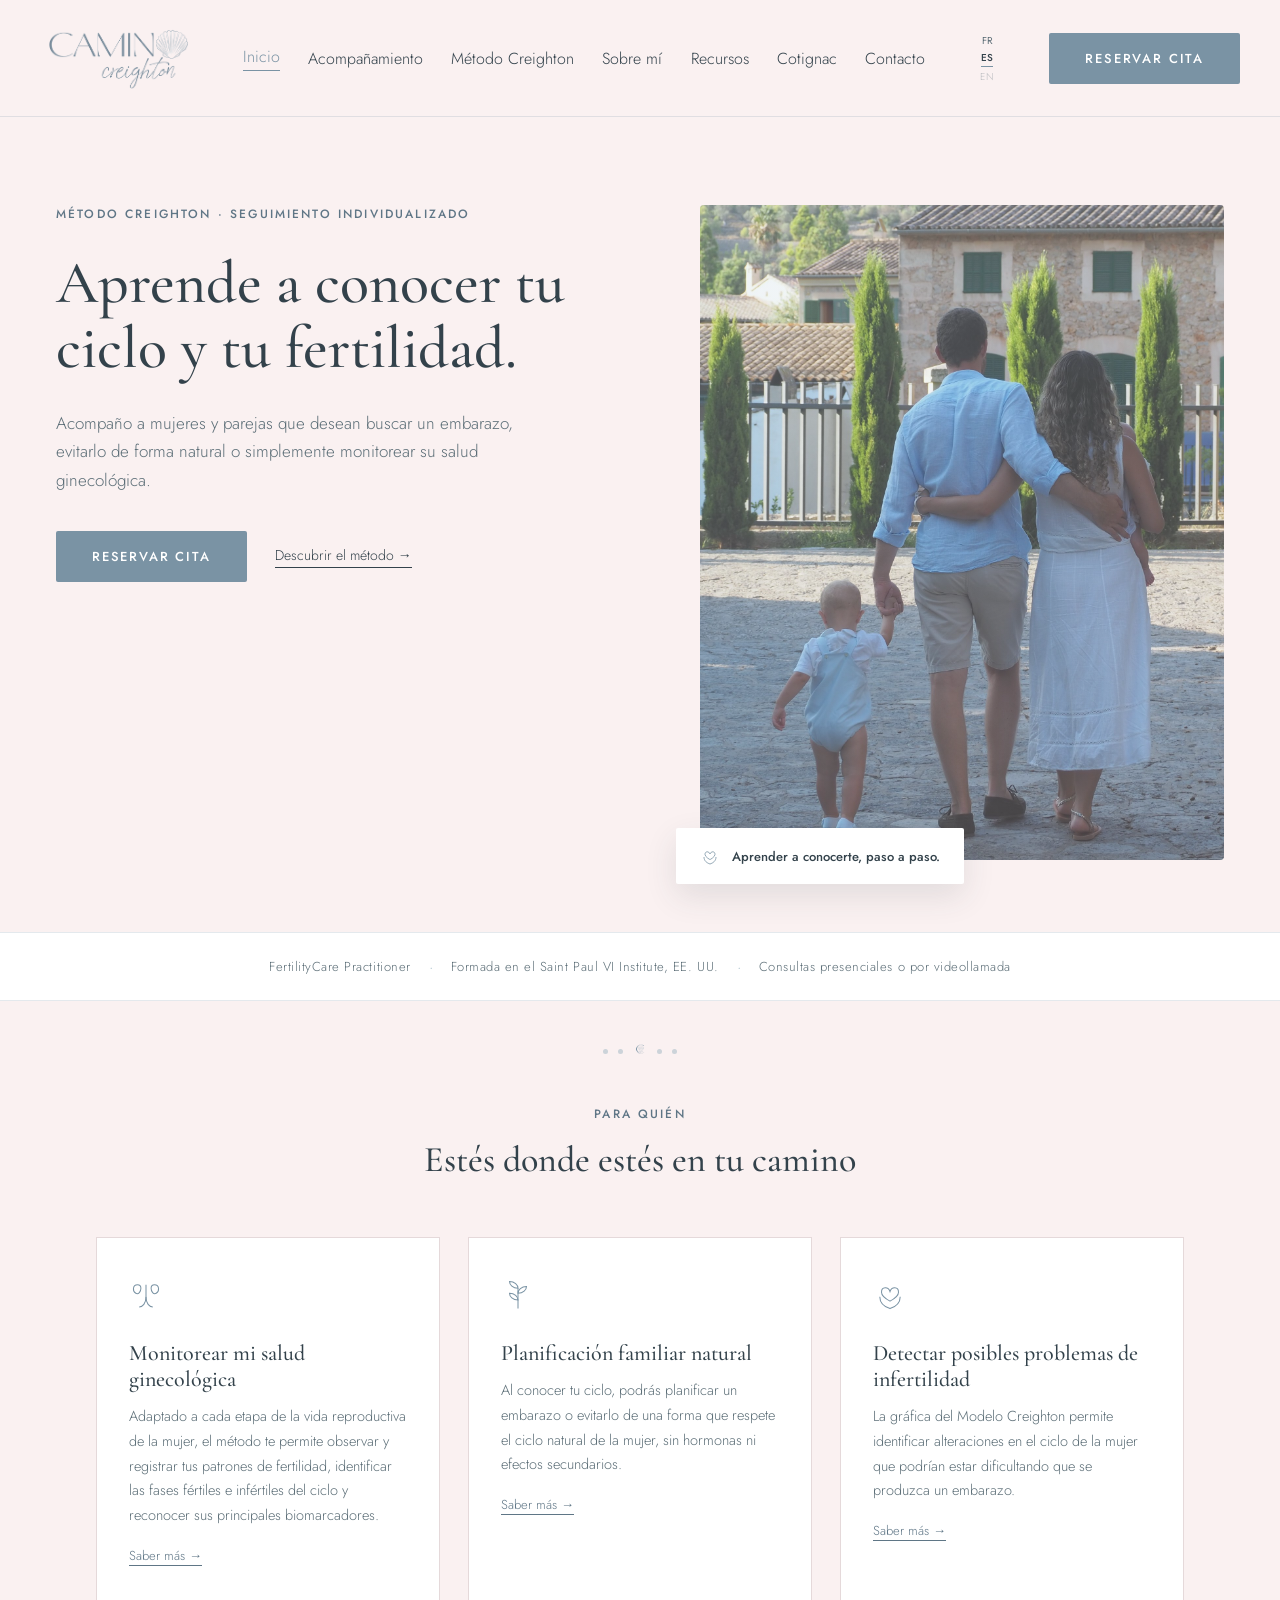
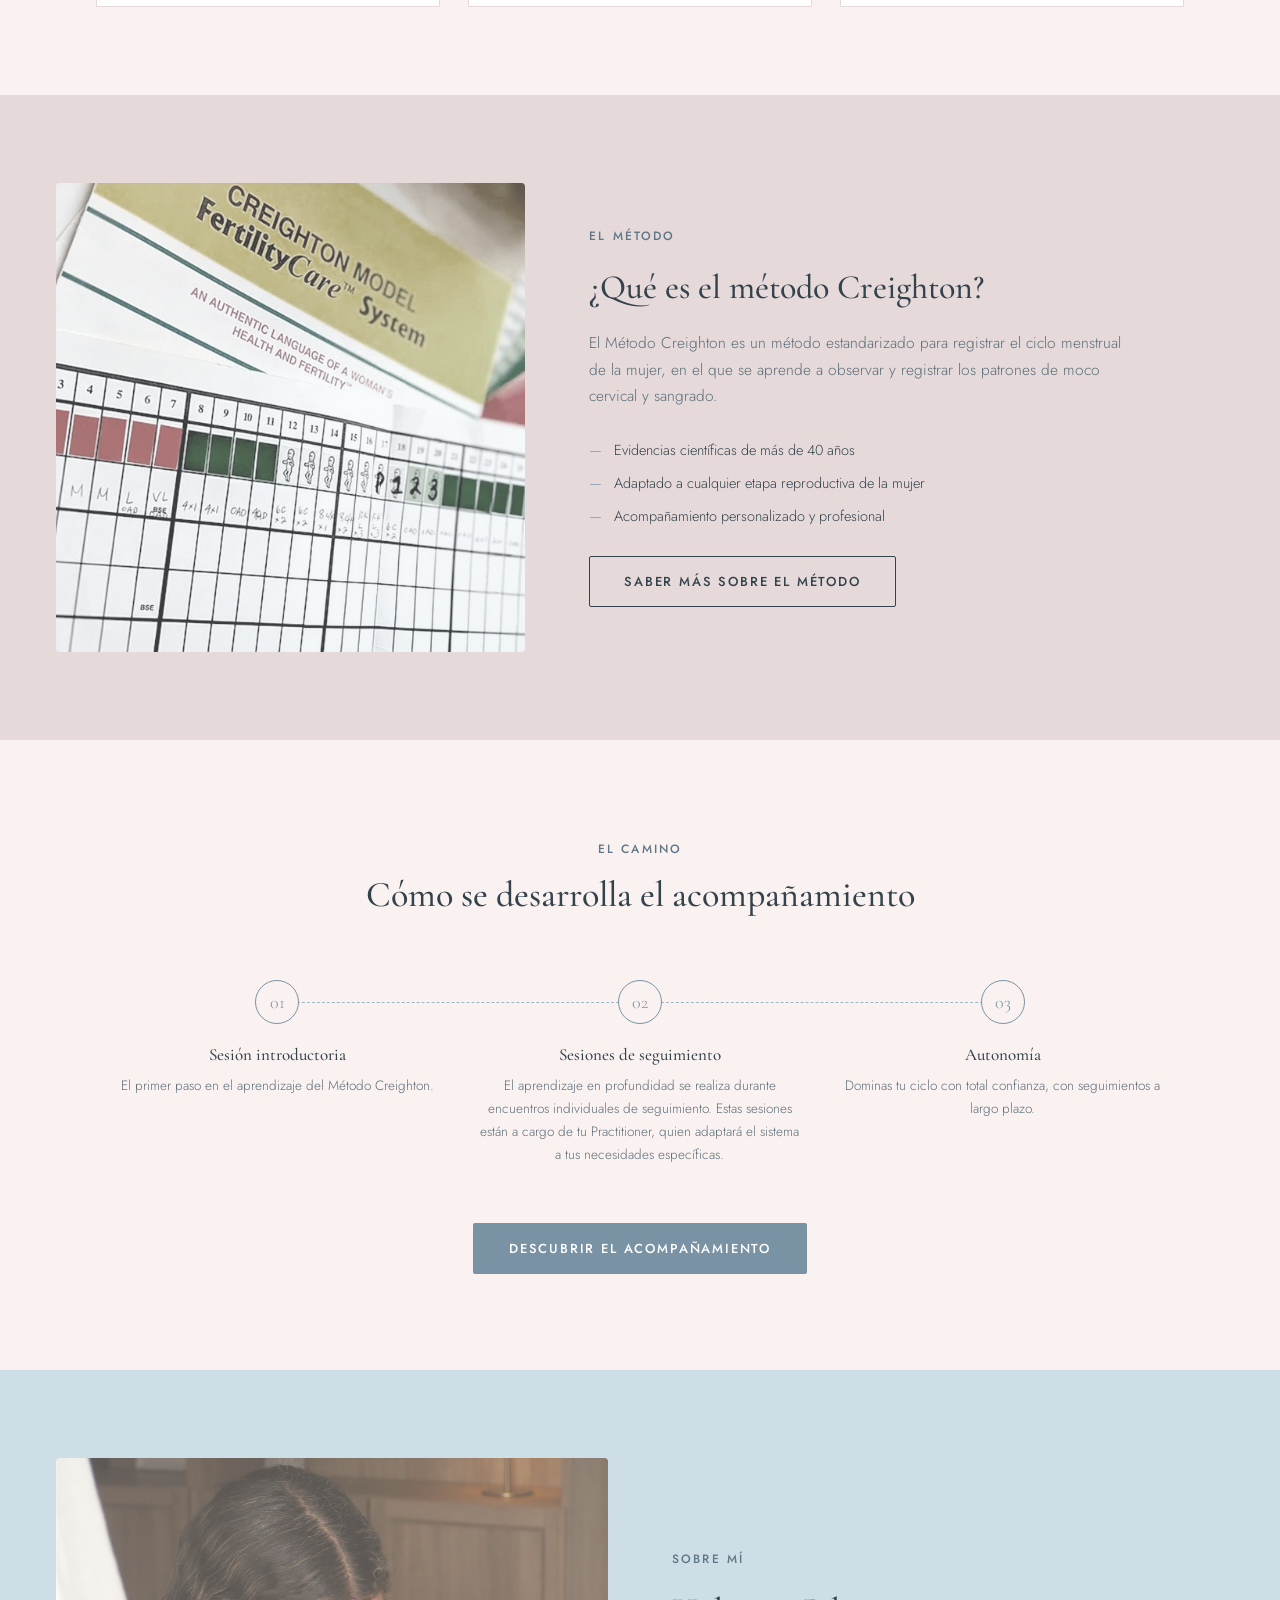
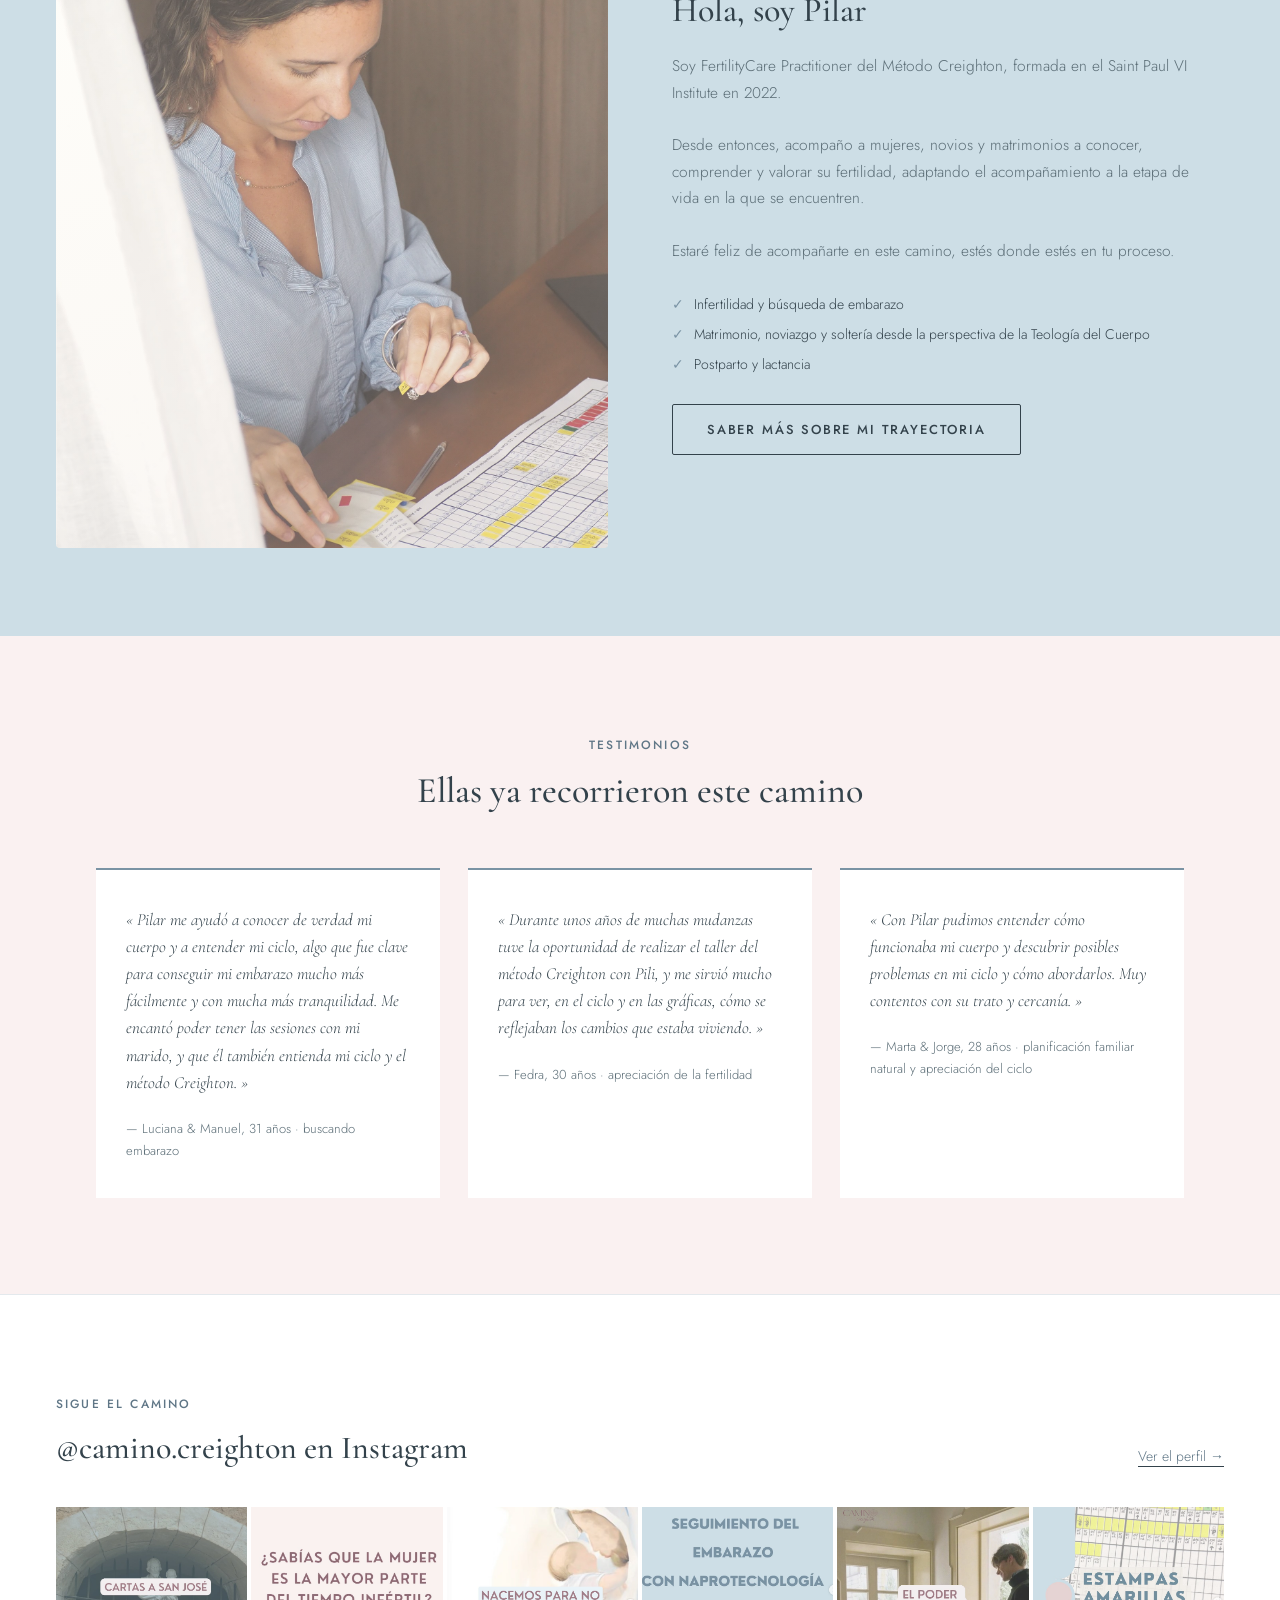
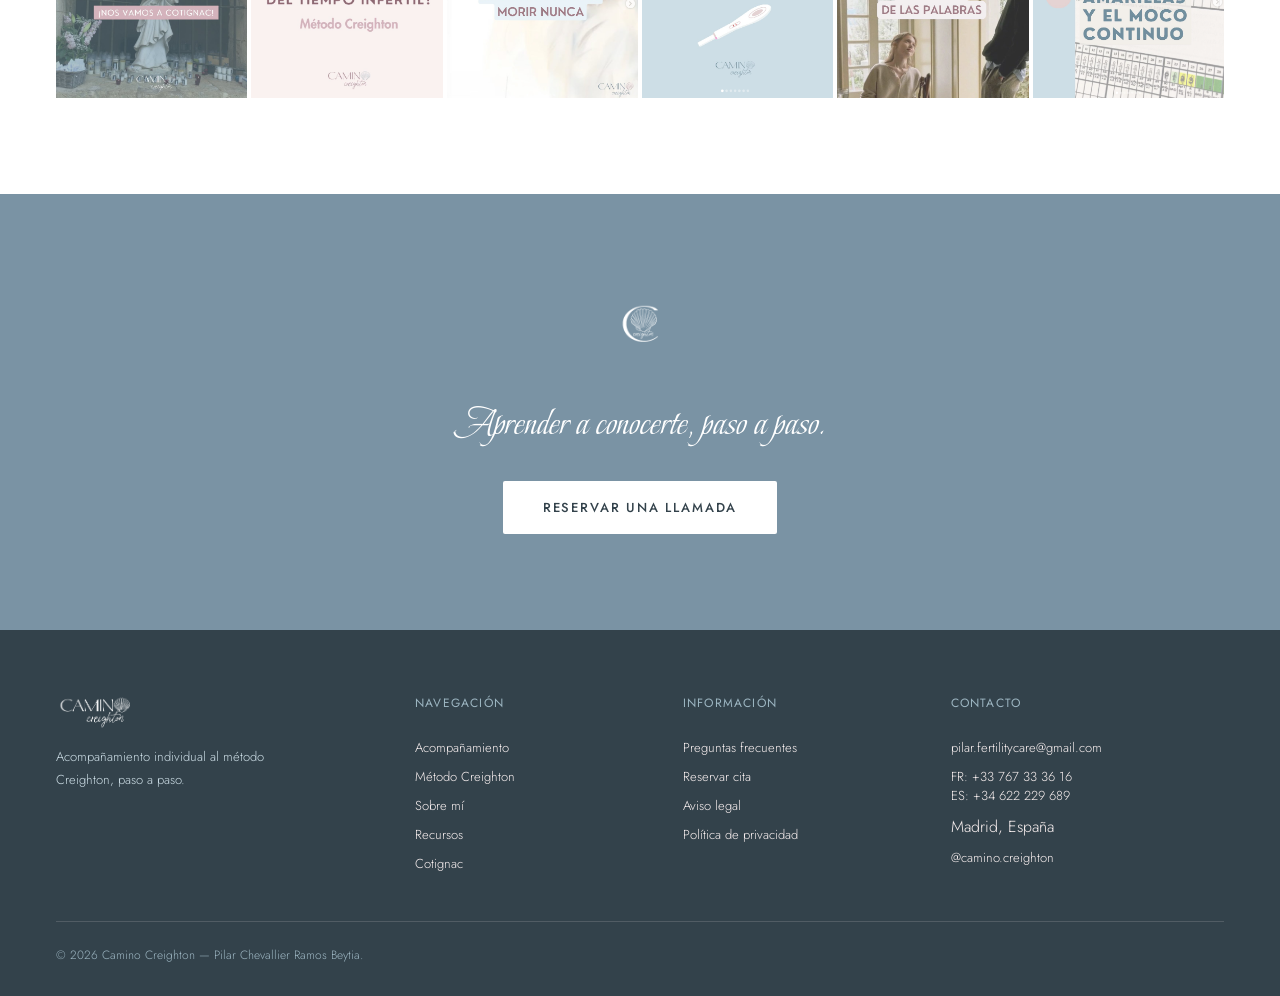
==== index.html @ 0d35afe5 "Ressources: use the official Amazon affiliate link for Mama Slow; asset version 40" ====
<!doctype html>
<html lang="es">
<head>
<meta charset="utf-8">
<meta name="viewport" content="width=device-width, initial-scale=1">
<title data-i18n="meta.home_title">Camino Creighton — Método Creighton en Madrid | Fertilidad natural</title>
<meta name="description" data-i18n-content="meta.home_description" content="Acompañamiento individualizado al método Creighton, en Madrid y por videollamada: buscar un embarazo, evitarlo de forma natural o vigilar tu salud hormonal, con Pilar Ramos Beytia, FertilityCare Practitioner certificada.">
<meta name="keywords" content="FertilityCare, NaProTECHNOLOGY, Naprotecnología, Método Creighton, fertilidad natural, Madrid, anticoncepción natural, buscar embarazo, salud hormonal">
<link rel="canonical" href="https://caminocreighton.com/">
<meta name="geo.region" content="ES-M">
<meta name="geo.placename" content="Madrid">
<meta name="geo.position" content="40.4360;-3.8196">
<meta name="ICBM" content="40.4360, -3.8196">
<link rel="icon" type="image/png" href="images/favicon.png">
<link rel="icon" href="images/favicon.ico" sizes="any">
<link rel="apple-touch-icon" href="images/apple-touch-icon.png">
<link rel="stylesheet" href="https://fonts.googleapis.com/css2?family=Beau+Rivage&family=Cormorant+Garamond:ital,wght@0,300;0,400;0,500;0,600;1,400&family=Jost:wght@300;400;500;600&display=swap">
<link rel="stylesheet" href="css/style.css?v=40">
</head>
<body>

<header class="site-header">
  <a href="index.html" aria-label="Camino Creighton — retour à l'accueil" style="display:flex; align-items:center; text-decoration:none;">
    <img src="images/logo-horizontal.png" alt="Camino Creighton" style="height:72px; width:auto; display:block;">
  </a>
  <nav class="nav-links">
    <a href="index.html" class="active" data-i18n="nav.accueil">Inicio</a>
    <div class="nav-item">
      <a href="accompagnement.html" data-i18n="nav.accompagnement">Acompañamiento<span class="nav-caret">▾</span></a>
      <div class="nav-dropdown">
        <a href="accompagnement.html#suivi" data-i18n="nav.accompagnement_suivi">El seguimiento</a>
        <a href="accompagnement.html#deroule" data-i18n="nav.accompagnement_deroule">Desarrollo de las sesiones</a>
        <a href="accompagnement.html#tarifs" data-i18n="nav.accompagnement_tarifs">Tarifas y planes</a>
      </div>
    </div>
    <div class="nav-item">
      <a href="methode.html" data-i18n="nav.methode">Método Creighton<span class="nav-caret">▾</span></a>
      <div class="nav-dropdown">
        <a href="methode.html#quoi" data-i18n="nav.methode_quoi">Qué es</a>
        <a href="methode.html#benefices" data-i18n="nav.methode_benefices">Por qué este método</a>
        <a href="methode.html#fonctionnement" data-i18n="nav.methode_fonctionnement">En el día a día</a>
        <a href="methode.html#pourqui" data-i18n="nav.methode_pourqui">Para quién</a>
        <a href="methode.html#napro" data-i18n="nav.methode_napro">NaProTECNOLOGIA</a>
        <a href="methode.html#fiabilite" data-i18n="nav.methode_fiabilite">Fiabilidad</a>
      </div>
    </div>
    <div class="nav-item">
      <a href="apropos.html" data-i18n="nav.apropos">Sobre mí<span class="nav-caret">▾</span></a>
      <div class="nav-dropdown">
        <a href="apropos.html#parcours" data-i18n="nav.apropos_parcours">Mi trayectoria</a>
        <a href="apropos.html#valeurs" data-i18n="nav.apropos_valeurs">Mis valores</a>
        <a href="apropos.html#formation" data-i18n="nav.apropos_formation">Certificaciones</a>
      </div>
    </div>
    <div class="nav-item">
      <a href="ressources.html" data-i18n="nav.ressources">Recursos<span class="nav-caret">▾</span></a>
      <div class="nav-dropdown">
        <a href="ressources.html#livres" data-i18n="nav.ressources_livres">Libros</a>
        <a href="ressources.html#liens" data-i18n="nav.ressources_liens">Enlaces útiles</a>
        <a href="ressources.html#faq" data-i18n="nav.ressources_faq">FAQ</a>
      </div>
    </div>
    <div class="nav-item">
      <a href="cotignac.html" data-i18n="nav.cotignac">Cotignac<span class="nav-caret">▾</span></a>
      <div class="nav-dropdown">
        <a href="cotignac.html#cotignac" data-i18n="nav.cotignac_lieu">Qué es Cotignac</a>
        <a href="cotignac.html#porque" data-i18n="nav.cotignac_porque">Por qué enviar una carta</a>
        <a href="cotignac.html#carta" data-i18n="nav.cotignac_carta">Enviar mi carta</a>
        <a href="cotignac.html#pilar" data-i18n="nav.cotignac_pilar">Testimonios de Pilar</a>
        <a href="cotignac.html#gracias" data-i18n="nav.cotignac_gracias">Gracias recibidas</a>
      </div>
    </div>
    <a href="contact.html" data-i18n="nav.contact">Contacto</a>
  </nav>
  <div class="lang-switch lang-switch-header">
    <button class="lang-btn active" data-lang="fr">FR</button>
    <span class="lang-sep">·</span>
    <button class="lang-btn" data-lang="es">ES</button>
    <span class="lang-sep">·</span>
    <span class="lang-btn-disabled" data-i18n-title="nav.lang_en_title" title="Próximamente en inglés">EN</span>
  </div>
  <a href="contact.html?mode=reserver" class="btn-primary header-cta-desktop" data-i18n="nav.rdv">Reservar cita</a>
  <button class="nav-toggle" id="nav-toggle" aria-label="Ouvrir le menu" aria-expanded="false">
    <svg width="24" height="24" viewBox="0 0 24 24" fill="none" stroke="var(--ink)" stroke-width="2" stroke-linecap="round"><line x1="3" y1="6" x2="21" y2="6"></line><line x1="3" y1="12" x2="21" y2="12"></line><line x1="3" y1="18" x2="21" y2="18"></line></svg>
  </button>
</header>
<nav class="mobile-menu" id="mobile-menu" hidden>
  <a href="index.html" data-i18n="nav.accueil">Inicio</a>
  <a href="accompagnement.html" data-i18n="nav.accompagnement">Acompañamiento</a>
  <a href="methode.html" data-i18n="nav.methode">Método Creighton</a>
  <a href="apropos.html" data-i18n="nav.apropos">Sobre mí</a>
  <a href="ressources.html" data-i18n="nav.ressources">Recursos</a>
  <a href="cotignac.html" data-i18n="nav.cotignac">Cotignac</a>
  <a href="contact.html" data-i18n="nav.contact">Contacto</a>
  <div class="lang-switch">
    <button class="lang-btn active" data-lang="fr">FR</button>
    <span class="lang-sep">·</span>
    <button class="lang-btn" data-lang="es">ES</button>
    <span class="lang-sep">·</span>
    <span class="lang-btn-disabled" data-i18n-title="nav.lang_en_title" title="Próximamente en inglés">EN</span>
  </div>
  <a href="contact.html?mode=reserver" class="btn-primary" data-i18n="nav.rdv" style="text-align:center; margin-top:6px;">Reservar cita</a>
</nav>

<main id="page-top" style="width:100%; background:var(--cream);">

  <section class="hero-pad split" style="padding:88px 56px 72px; display:grid; grid-template-columns:1.05fr 0.95fr; gap:64px; align-items:start; max-width:1360px; margin:0 auto;">
    <div style="display:flex; flex-direction:column; gap:28px;">
      <span class="eyebrow" data-i18n="home.hero_eyebrow">MÉTODO CREIGHTON · SEGUIMIENTO INDIVIDUALIZADO</span>
      <h1 style="font-size:60px; line-height:1.08; color:var(--ink);" data-i18n="home.hero_title">Aprende a conocer tu ciclo y tu fertilidad.</h1>
      <p style="font-size:17px; color:var(--ink-soft); max-width:480px;" data-i18n="home.hero_text">Acompaño a mujeres y parejas que desean buscar un embarazo, evitarlo de forma natural o simplemente monitorear su salud ginecológica.</p>
      <div style="display:flex; align-items:center; gap:28px; margin-top:8px;">
        <a href="contact.html?mode=reserver" class="btn-primary" data-i18n="home.hero_cta">Reservar cita</a>
        <a href="methode.html" style="font-size:14px; color:var(--ink); border-bottom:1px solid var(--ink); padding-bottom:2px;" data-i18n="home.hero_link">Descubrir el método →</a>
      </div>
    </div>
    <div style="position:relative; border-top-right-radius:50px;">
      <div style="width:100%; aspect-ratio:4/5; border-radius:4px; overflow:hidden; position:relative;">
        <img src="images/pas-a-pas-hero.jpg" alt="Familia paseando de la mano frente a una casa de piedra" data-i18n-alt="home.hero_image_alt" style="width:100%; height:100%; object-fit:cover; display:block;">
        <div style="position:absolute; inset:0; background:linear-gradient(160deg, rgba(205,222,230,0.32), rgba(229,217,218,0.26));"></div>
      </div>
      <div style="position:absolute; bottom:-24px; left:-24px; background:var(--white); padding:18px 24px; border-radius:2px; box-shadow:0 12px 32px rgba(51,66,75,0.12); display:flex; align-items:center; gap:12px;">
        <svg width="20" height="20" viewBox="0 0 100 100" fill="none" stroke="var(--primary)" stroke-width="4"><path d="M20 55 C20 75 35 85 50 90 C65 85 80 75 80 55"></path><path d="M50 40 C45 25 25 25 25 42 C25 55 50 68 50 68 C50 68 75 55 75 42 C75 25 55 25 50 40 Z"></path></svg>
        <span style="font-size:13px; color:var(--ink); font-weight:500;" data-i18n="home.hero_badge">Aprender a conocerte, paso a paso.</span>
      </div>
    </div>
  </section>

  <section style="padding:22px 56px; background:var(--white); border-top:1px solid rgba(122,147,164,0.2); border-bottom:1px solid rgba(122,147,164,0.2);">
    <div style="max-width:1200px; margin:0 auto; display:flex; align-items:center; justify-content:center; gap:18px; flex-wrap:wrap; text-align:center;">
      <span style="font-size:13px; color:var(--ink-soft); letter-spacing:0.04em;" data-i18n="home.trust_1">FertilityCare Practitioner</span>
      <span style="color:var(--soft-blue);">·</span>
      <span style="font-size:13px; color:var(--ink-soft); letter-spacing:0.04em;" data-i18n="home.trust_2">Formada en el Saint Paul VI Institute, EE. UU.</span>
      <span style="color:var(--soft-blue);">·</span>
      <span style="font-size:13px; color:var(--ink-soft); letter-spacing:0.04em;" data-i18n="home.trust_4">Consultas presenciales o por videollamada</span>
    </div>
  </section>

  <div style="display:flex; align-items:center; justify-content:center; gap:10px; padding:40px 0 8px;">
    <span style="width:5px; height:5px; border-radius:50%; background:var(--soft-blue); opacity:0.5;"></span>
    <span style="width:5px; height:5px; border-radius:50%; background:var(--soft-blue); opacity:0.5;"></span>
    <img src="images/logo-round.png" alt="Camino Creighton" style="height:20px; width:auto;">
    <span style="width:5px; height:5px; border-radius:50%; background:var(--soft-blue); opacity:0.5;"></span>
    <span style="width:5px; height:5px; border-radius:50%; background:var(--soft-blue); opacity:0.5;"></span>
  </div>

  <section id="pour-qui" class="section-pad" style="padding:32px 56px 88px; max-width:1200px; margin:0 auto;">
    <div style="text-align:center; max-width:620px; margin:0 auto 56px;">
      <span class="eyebrow" data-i18n="home.besoins_eyebrow">Para quién</span>
      <h2 style="font-size:36px; margin-top:14px;" data-i18n="home.besoins_title">Estés donde estés en tu camino</h2>
    </div>
    <div class="grid-3" style="display:grid; grid-template-columns:1fr 1fr 1fr; gap:28px;">
      <div class="card" style="padding:40px 32px; border:1px solid var(--blush);">
        <svg width="34" height="34" viewBox="0 0 100 100" fill="none" stroke="var(--primary)" stroke-width="3"><path d="M50 20 L50 55"></path><path d="M50 55 C50 75 40 85 30 85"></path><path d="M50 55 C50 75 60 85 70 85"></path><path d="M25 20 C10 20 10 40 20 45 C28 49 35 40 35 30 C35 22 30 20 25 20 Z"></path><path d="M75 20 C90 20 90 40 80 45 C72 49 65 40 65 30 C65 22 70 20 75 20 Z"></path></svg>
        <h3 style="font-size:22px; margin-top:22px; margin-bottom:12px;" data-i18n="home.card1_title">Monitorear mi salud ginecológica</h3>
        <p style="font-size:14.5px; color:var(--ink-soft);" data-i18n="home.card1_text">Adaptado a cada etapa de la vida reproductiva de la mujer, el método te permite observar y registrar tus patrones de fertilidad, identificar las fases fértiles e infértiles del ciclo y reconocer sus principales biomarcadores.</p>
        <a href="accompagnement.html" style="font-size:13px; display:inline-block; margin-top:18px; border-bottom:1px solid var(--primary-dark);" data-i18n="home.card_link">Saber más →</a>
      </div>
      <div class="card" style="padding:40px 32px; border:1px solid var(--blush);">
        <svg width="34" height="34" viewBox="0 0 100 100" fill="none" stroke="var(--primary)" stroke-width="3"><path d="M50 90 L50 30"></path><path d="M50 30 C35 30 25 20 25 10 C40 10 50 20 50 30 Z"></path><path d="M50 45 C65 45 75 35 75 25 C60 25 50 35 50 45 Z"></path><path d="M50 65 C35 65 25 55 25 45 C40 45 50 55 50 65 Z"></path></svg>
        <h3 style="font-size:22px; margin-top:22px; margin-bottom:12px;" data-i18n="home.card2_title">Planificación familiar natural</h3>
        <p style="font-size:14.5px; color:var(--ink-soft);" data-i18n="home.card2_text">Al conocer tu ciclo, podrás planificar un embarazo o evitarlo de una forma que respete el ciclo natural de la mujer, sin hormonas ni efectos secundarios.</p>
        <a href="accompagnement.html" style="font-size:13px; display:inline-block; margin-top:18px; border-bottom:1px solid var(--primary-dark);" data-i18n="home.card_link">Saber más →</a>
      </div>
      <div class="card" style="padding:40px 32px; border:1px solid var(--blush);">
        <svg width="34" height="34" viewBox="0 0 100 100" fill="none" stroke="var(--primary)" stroke-width="3"><path d="M20 55 C20 75 35 85 50 90 C65 85 80 75 80 55"></path><path d="M50 40 C45 25 25 25 25 42 C25 55 50 68 50 68 C50 68 75 55 75 42 C75 25 55 25 50 40 Z"></path></svg>
        <h3 style="font-size:22px; margin-top:22px; margin-bottom:12px;" data-i18n="home.card3_title">Detectar posibles problemas de infertilidad</h3>
        <p style="font-size:14.5px; color:var(--ink-soft);" data-i18n="home.card3_text">La gráfica del Modelo Creighton permite identificar alteraciones en el ciclo de la mujer que podrían estar dificultando que se produzca un embarazo.</p>
        <a href="accompagnement.html" style="font-size:13px; display:inline-block; margin-top:18px; border-bottom:1px solid var(--primary-dark);" data-i18n="home.card_link">Saber más →</a>
      </div>
    </div>
  </section>

  <section id="methode" class="split section-pad" style="background:var(--blush); padding:88px 56px; display:grid; grid-template-columns:0.85fr 1.15fr; gap:64px; align-items:center;">
    <div style="width:100%; aspect-ratio:1/1; border-radius:4px; overflow:hidden; position:relative;">
      <img src="images/creighton-carnet.jpg" alt="Cuaderno de seguimiento del método Creighton" data-i18n-alt="home.methode_image_alt" style="width:100%; height:100%; object-fit:cover; display:block;">
      <div style="position:absolute; inset:0; background:linear-gradient(160deg, rgba(255,255,255,0.22), rgba(205,222,230,0.28));"></div>
    </div>
    <div style="display:flex; flex-direction:column; gap:22px;">
      <span class="eyebrow" data-i18n="home.methode_eyebrow">El método</span>
      <h2 style="font-size:34px;" data-i18n="home.methode_title">¿Qué es el método Creighton?</h2>
      <p style="font-size:15.5px; color:var(--ink-soft); max-width:540px;" data-i18n="home.methode_text">El Método Creighton es un método estandarizado para registrar el ciclo menstrual de la mujer, en el que se aprende a observar y registrar los patrones de moco cervical y sangrado.</p>
      <ul style="list-style:none; padding:0; margin:8px 0 0; display:flex; flex-direction:column; gap:12px;">
        <li style="display:flex; gap:12px; align-items:flex-start; font-size:14.5px; color:var(--ink);"><span style="color:var(--primary);">—</span> <span data-i18n="home.methode_li1">Evidencias científicas de más de 40 años</span></li>
        <li style="display:flex; gap:12px; align-items:flex-start; font-size:14.5px; color:var(--ink);"><span style="color:var(--primary);">—</span> <span data-i18n="home.methode_li2">Adaptado a cualquier etapa reproductiva de la mujer</span></li>
        <li style="display:flex; gap:12px; align-items:flex-start; font-size:14.5px; color:var(--ink);"><span style="color:var(--primary);">—</span> <span data-i18n="home.methode_li3">Acompañamiento personalizado y profesional</span></li>
      </ul>
      <a href="methode.html" class="btn-ghost" style="width:fit-content; margin-top:8px;" data-i18n="home.methode_link">Saber más sobre el método</a>
    </div>
  </section>

  <section id="chemin" class="section-pad" style="padding:96px 56px; max-width:1200px; margin:0 auto;">
    <div style="text-align:center; max-width:620px; margin:0 auto 64px;">
      <span class="eyebrow" data-i18n="home.chemin_eyebrow">El camino</span>
      <h2 style="font-size:36px; margin-top:14px;" data-i18n="home.chemin_title">Cómo se desarrolla el acompañamiento</h2>
    </div>
    <div class="grid-3" style="display:grid; grid-template-columns:repeat(3, 1fr); gap:0; position:relative;">
      <div style="position:absolute; top:22px; left:16.667%; right:16.667%; border-top:1px dashed var(--soft-blue); z-index:0;"></div>
      <div style="position:relative; z-index:1; display:flex; flex-direction:column; align-items:center; text-align:center; padding:0 20px;">
        <div style="width:44px; height:44px; border-radius:50%; background:var(--cream); border:1px solid var(--primary); display:flex; align-items:center; justify-content:center; font-family:'Cormorant Garamond',serif; font-size:18px; color:var(--primary);">01</div>
        <h3 style="font-size:17px; margin-top:20px; margin-bottom:10px;" data-i18n="home.step1_title">Sesión introductoria</h3>
        <p style="font-size:13.5px; color:var(--ink-soft);" data-i18n="home.step1_text">El primer paso en el aprendizaje del Método Creighton.</p>
      </div>
      <div style="position:relative; z-index:1; display:flex; flex-direction:column; align-items:center; text-align:center; padding:0 20px;">
        <div style="width:44px; height:44px; border-radius:50%; background:var(--cream); border:1px solid var(--primary); display:flex; align-items:center; justify-content:center; font-family:'Cormorant Garamond',serif; font-size:18px; color:var(--primary);">02</div>
        <h3 style="font-size:17px; margin-top:20px; margin-bottom:10px;" data-i18n="home.step2_title">Sesiones de seguimiento</h3>
        <p style="font-size:13.5px; color:var(--ink-soft);" data-i18n="home.step2_text">El aprendizaje en profundidad se realiza durante encuentros individuales de seguimiento. Estas sesiones están a cargo de tu Practitioner, quien adaptará el sistema a tus necesidades específicas.</p>
      </div>
      <div style="position:relative; z-index:1; display:flex; flex-direction:column; align-items:center; text-align:center; padding:0 20px;">
        <div style="width:44px; height:44px; border-radius:50%; background:var(--cream); border:1px solid var(--primary); display:flex; align-items:center; justify-content:center; font-family:'Cormorant Garamond',serif; font-size:18px; color:var(--primary);">03</div>
        <h3 style="font-size:17px; margin-top:20px; margin-bottom:10px;" data-i18n="home.step3_title">Autonomía</h3>
        <p style="font-size:13.5px; color:var(--ink-soft);" data-i18n="home.step3_text">Dominas tu ciclo con total confianza, con seguimientos a largo plazo.</p>
      </div>
    </div>
    <div style="text-align:center; margin-top:56px;">
      <a href="accompagnement.html" class="btn-primary" data-i18n="home.chemin_cta">Descubrir el acompañamiento</a>
    </div>
  </section>

  <section class="split-rev section-pad" style="background:var(--powder); padding:88px 56px; display:grid; grid-template-columns:1fr 1fr; gap:64px; align-items:center;">
    <div style="width:100%; aspect-ratio:4/5; border-radius:4px; overflow:hidden; position:relative;">
      <img src="images/presentation-monitrice-hero.jpg" alt="Pilar trabajando, ordenador portátil frente a una ventana" data-i18n-alt="home.apropos_image_alt" style="width:100%; height:100%; object-fit:cover; display:block;">
      <div style="position:absolute; inset:0; background:linear-gradient(160deg, rgba(255,255,255,0.18), rgba(229,217,218,0.22));"></div>
    </div>
    <div style="display:flex; flex-direction:column; gap:22px;">
      <span class="eyebrow" data-i18n="home.apropos_eyebrow">Sobre mí</span>
      <h2 style="font-size:34px;" data-i18n="home.apropos_title">Hola, soy Pilar</h2>
      <p style="font-size:15.5px; color:var(--ink-soft); max-width:520px;" data-i18n="home.apropos_text">Soy FertilityCare Practitioner del Método Creighton, formada en el Saint Paul VI Institute en 2022.<br><br>Desde entonces, acompaño a mujeres, novios y matrimonios a conocer, comprender y valorar su fertilidad, adaptando el acompañamiento a la etapa de vida en la que se encuentren.<br><br>Estaré feliz de acompañarte en este camino, estés donde estés en tu proceso.</p>
      <ul style="list-style:none; padding:0; margin:8px 0 0; display:flex; flex-direction:column; gap:10px;">
        <li style="display:flex; gap:10px; font-size:14px; color:var(--ink);"><span style="color:var(--primary);">✓</span> <span data-i18n="home.apropos_li1">Infertilidad y búsqueda de embarazo</span></li>
        <li style="display:flex; gap:10px; font-size:14px; color:var(--ink);"><span style="color:var(--primary);">✓</span> <span data-i18n="home.apropos_li2">Matrimonio, noviazgo y soltería desde la perspectiva de la Teología del Cuerpo</span></li>
        <li style="display:flex; gap:10px; font-size:14px; color:var(--ink);"><span style="color:var(--primary);">✓</span> <span data-i18n="home.apropos_li3">Postparto y lactancia</span></li>
      </ul>
      <a href="apropos.html" class="btn-ghost" style="width:fit-content; margin-top:8px;" data-i18n="home.apropos_link">Saber más sobre mi trayectoria</a>
    </div>
  </section>

  <section id="temoignages" class="section-pad" style="padding:96px 56px; max-width:1200px; margin:0 auto;">
    <div style="text-align:center; max-width:620px; margin:0 auto 56px;">
      <span class="eyebrow" data-i18n="home.temoignages_eyebrow">Testimonios</span>
      <h2 style="font-size:36px; margin-top:14px;" data-i18n="home.temoignages_title">Ellas ya recorrieron este camino</h2>
    </div>
    <div class="grid-3" style="display:grid; grid-template-columns:1fr 1fr 1fr; gap:28px;">
      <div style="background:var(--white); padding:36px 30px; border-top:2px solid var(--primary);">
        <p style="font-family:'Cormorant Garamond',serif; font-style:italic; font-size:17px; color:var(--ink); line-height:1.6;" data-i18n="home.temoignage1">« Pilar me ayudó a conocer de verdad mi cuerpo y a entender mi ciclo, algo que fue clave para conseguir mi embarazo mucho más fácilmente y con mucha más tranquilidad. Me encantó poder tener las sesiones con mi marido, y que él también entienda mi ciclo y el método Creighton. »</p>
        <p style="font-size:13px; color:var(--ink-soft); margin-top:22px;" data-i18n="home.temoignage1_auteur">— Luciana &amp; Manuel, 31 años · buscando embarazo</p>
      </div>
      <div style="background:var(--white); padding:36px 30px; border-top:2px solid var(--primary);">
        <p style="font-family:'Cormorant Garamond',serif; font-style:italic; font-size:17px; color:var(--ink); line-height:1.6;" data-i18n="home.temoignage2">« Durante unos años de muchas mudanzas tuve la oportunidad de realizar el taller del método Creighton con Pili, y me sirvió mucho para ver, en el ciclo y en las gráficas, cómo se reflejaban los cambios que estaba viviendo. »</p>
        <p style="font-size:13px; color:var(--ink-soft); margin-top:22px;" data-i18n="home.temoignage2_auteur">— Fedra, 30 años · apreciación de la fertilidad</p>
      </div>
      <div style="background:var(--white); padding:36px 30px; border-top:2px solid var(--primary);">
        <p style="font-family:'Cormorant Garamond',serif; font-style:italic; font-size:17px; color:var(--ink); line-height:1.6;" data-i18n="home.temoignage3">« Con Pilar pudimos entender cómo funcionaba mi cuerpo y descubrir posibles problemas en mi ciclo y cómo abordarlos. Muy contentos con su trato y cercanía. »</p>
        <p style="font-size:13px; color:var(--ink-soft); margin-top:22px;" data-i18n="home.temoignage3_auteur">— Marta &amp; Jorge, 28 años · planificación familiar natural y apreciación del ciclo</p>
      </div>
    </div>
  </section>

  <section style="background:var(--white); padding:96px 56px; border-top:1px solid rgba(122,147,164,0.2);">
    <div style="max-width:1200px; margin:0 auto;">
      <div style="display:flex; align-items:end; justify-content:space-between; margin-bottom:40px; flex-wrap:wrap; gap:16px;">
        <div>
          <span class="eyebrow" data-i18n="home.instagram_eyebrow">Sigue el camino</span>
          <h2 style="font-size:32px; margin-top:14px;" data-i18n="home.instagram_title">@camino.creighton en Instagram</h2>
        </div>
        <a href="https://www.instagram.com/camino.creighton/" target="_blank" rel="noopener" style="font-size:14px; border-bottom:1px solid var(--ink);" data-i18n="home.instagram_link">Ver el perfil →</a>
      </div>
      <div style="display:grid; grid-template-columns:repeat(6, 1fr); gap:4px;">
        <a href="https://www.instagram.com/p/DaM7-bkCFzs/?img_index=2" target="_blank" rel="noopener" style="aspect-ratio:1/1; display:block; overflow:hidden;"><img src="images/insta-cotignac.png" alt="Cotignac" style="width:100%; height:100%; object-fit:cover; display:block;"></a>
        <a href="https://www.instagram.com/p/DY6yjreCKph/?img_index=1" target="_blank" rel="noopener" style="aspect-ratio:1/1; display:block; overflow:hidden;"><img src="images/insta-fertilidad.png" alt="Fertilidad" style="width:100%; height:100%; object-fit:cover; display:block;"></a>
        <a href="https://www.instagram.com/p/DQkCIxPiJMN/?img_index=1" target="_blank" rel="noopener" style="aspect-ratio:1/1; display:block; overflow:hidden;"><img src="images/insta-no-murir-nunca.png" alt="No murir nunca" style="width:100%; height:100%; object-fit:cover; display:block;"></a>
        <a href="https://www.instagram.com/p/DOvjUXBCN5X/?img_index=1" target="_blank" rel="noopener" style="aspect-ratio:1/1; display:block; overflow:hidden;"><img src="images/insta-embarazo.png" alt="Embarazo" style="width:100%; height:100%; object-fit:cover; display:block;"></a>
        <a href="https://www.instagram.com/p/DFA-zEYvgj7/" target="_blank" rel="noopener" style="aspect-ratio:1/1; display:block; overflow:hidden;"><img src="images/insta-palabras.png" alt="Palabras" style="width:100%; height:100%; object-fit:cover; display:block;"></a>
        <a href="https://www.instagram.com/p/DBG2oeMoZ03/?img_index=1" target="_blank" rel="noopener" style="aspect-ratio:1/1; display:block; overflow:hidden;"><img src="images/insta-estampas.png" alt="Estampas" style="width:100%; height:100%; object-fit:cover; display:block;"></a>
      </div>
    </div>
  </section>

  <section style="background:var(--primary); padding:96px 56px; text-align:center;">
    <div style="max-width:600px; margin:0 auto; display:flex; flex-direction:column; align-items:center; gap:24px;">
      <img src="images/logo-round.png" alt="Camino Creighton" style="height:84px; width:auto; filter:brightness(0) invert(1);">
      <h2 class="script" style="font-size:38px; color:var(--white); font-weight:400;" data-i18n="home.cta_title">Aprender a conocerte, paso a paso.</h2>
      <a href="contact.html?mode=question" style="margin-top:8px; padding:17px 40px; background:var(--white); color:var(--ink); font-size:13px; letter-spacing:0.14em; text-transform:uppercase; font-weight:500; border-radius:2px;" data-i18n="home.cta_button">Reservar una llamada</a>
    </div>
  </section>

</main>

<footer class="site-footer" id="contact">
  <div class="footer-grid">
    <div>
      <div style="display:flex; align-items:baseline; gap:8px; margin-bottom:16px;">
        <img src="images/logo-horizontal.png" alt="Camino Creighton" style="height:36px; width:auto; display:block; filter:brightness(0) invert(1);">
      </div>
      <p style="font-size:13px; color:var(--powder); max-width:260px;" data-i18n="footer.tagline">Acompañamiento individual al método Creighton, paso a paso.</p>
    </div>
    <div class="footer-col">
      <h4 data-i18n="footer.nav_heading">Navegación</h4>
      <a href="accompagnement.html" data-i18n="nav.accompagnement">Acompañamiento</a>
      <a href="methode.html" data-i18n="nav.methode">Método Creighton</a>
      <a href="apropos.html" data-i18n="nav.apropos">Sobre mí</a>
      <a href="ressources.html" data-i18n="nav.ressources">Recursos</a>
      <a href="cotignac.html" data-i18n="nav.cotignac">Cotignac</a>
    </div>
    <div class="footer-col">
      <h4 data-i18n="footer.info_heading">Información</h4>
      <a href="ressources.html#faq" data-i18n="footer.faq_link">Preguntas frecuentes</a>
      <a href="contact.html?mode=reserver" data-i18n="footer.rdv_link">Reservar cita</a>
      <a href="#" data-i18n="footer.mentions">Aviso legal</a>
      <a href="#" data-i18n="footer.confidentialite">Política de privacidad</a>
    </div>
    <div class="footer-col">
      <h4 data-i18n="footer.contact_heading">Contacto</h4>
      <a href="mailto:pilar.fertilitycare@gmail.com">pilar.fertilitycare@gmail.com</a>
      <a href="tel:+33767333616">FR: +33 767 33 36 16<br>ES: +34 622 229 689</a>
      <span data-i18n="footer.address">Madrid, España</span>
      <a href="https://www.instagram.com/camino.creighton/" target="_blank" rel="noopener">@camino.creighton</a>
    </div>
  </div>
  <div class="footer-bottom" data-i18n="footer.copyright">© 2026 Camino Creighton — Pilar Chevallier Ramos Beytia.</div>
</footer>

<script src="js/i18n.js?v=40"></script>
<script src="js/main.js?v=40"></script>
</body>
</html>
---- css/style.css ----
:root{
  --ink:#33424B;
  --ink-soft:#5C6E77;
  --primary:#7A93A4;
  --primary-dark:#5F7686;
  --cream:#FAF1F1;
  --blush:#E5D9DA;
  --rose:#D4B3BD;
  --soft-blue:#9DB6C2;
  --powder:#CDDEE6;
  --white:#FFFFFF;
}
*{box-sizing:border-box;}
body{margin:0;background:var(--cream);color:var(--ink);font-family:'Jost',sans-serif;font-weight:300;}
h1,h2,h3{font-family:'Cormorant Garamond',serif;font-weight:500;margin:0;color:var(--ink);}
p{margin:0;line-height:1.7;}
a{color:var(--primary-dark);text-decoration:none;}
a:hover{color:var(--ink);}
button{font-family:'Jost',sans-serif;cursor:pointer;border:none;}
img{max-width:100%;}

.script{font-family:'Beau Rivage',cursive;font-weight:400;}
.eyebrow{font-family:'Jost',sans-serif;font-weight:500;letter-spacing:0.18em;text-transform:uppercase;font-size:12px;color:var(--primary-dark);}

.btn-primary{padding:16px 36px;border-radius:2px;font-size:13px;letter-spacing:0.14em;text-transform:uppercase;font-weight:500;color:var(--white);display:inline-block;transition:opacity .15s ease;background:var(--primary);border:none;}
.btn-primary:hover{opacity:0.88;color:var(--white);}
.btn-ghost{padding:15px 34px;border-radius:2px;font-size:13px;letter-spacing:0.14em;text-transform:uppercase;font-weight:500;border:1px solid var(--ink);color:var(--ink);display:inline-block;background:transparent;}
.btn-ghost:hover{background:var(--ink);color:var(--white);}

.card{background:var(--white);}
.price-card{padding:40px 32px;background:var(--white);border:1px solid var(--blush);display:flex;flex-direction:column;gap:16px;position:relative;min-width:0;}
.price-card.featured{border:2px solid var(--primary);position:relative;}
.price-badge{position:absolute;top:16px;right:16px;background:var(--primary);color:var(--white);font-size:11px;font-weight:600;letter-spacing:0.04em;padding:4px 10px;border-radius:20px;white-space:nowrap;}
.price-strike{font-size:13px;color:var(--ink-soft);font-weight:500;margin-top:-8px;text-decoration:line-through;}
.price-note{font-size:13px;color:var(--ink-soft);font-weight:500;margin-top:-8px;}
.usage-card{padding:32px 24px;border:1px solid var(--blush);background:var(--white);display:flex;flex-direction:column;}
.price-kit{display:flex;align-items:center;gap:8px;padding:10px 12px;}
.price-kit .check{color:var(--primary);font-size:15px;font-weight:700;}
.stat-box{padding:32px 24px;text-align:center;border:1px dashed var(--soft-blue);}

/* ---- Ressources page ---- */
.placeholder-img{width:100%;aspect-ratio:4/3;border-radius:4px;background:linear-gradient(160deg, var(--blush), var(--powder));display:flex;align-items:center;justify-content:center;}
.tag{display:inline-block;font-size:11px;letter-spacing:0.08em;text-transform:uppercase;color:var(--primary-dark);background:var(--cream);padding:4px 10px;border-radius:20px;font-weight:500;}


.card, .price-card, .stat-box, .book-card, .link-card{transition:transform .25s ease, box-shadow .25s ease;}
.card:hover, .price-card:hover, .stat-box:hover, .book-card:hover, .link-card:hover{transform:translateY(-3px); box-shadow:0 14px 28px rgba(51,66,75,0.08);}

/* ---- FAQ accordion ---- */
.faq-item{border-bottom:1px solid var(--blush);}
.faq-btn{width:100%;display:flex;align-items:center;justify-content:space-between;gap:24px;background:transparent;padding:26px 4px;text-align:left;}
.faq-q{font-family:'Cormorant Garamond',serif;font-size:19px;color:var(--ink);}
.faq-icon{font-size:20px;color:var(--primary);flex-shrink:0;}
.faq-answer{padding:0 4px 26px;max-width:640px;}
.faq-answer p{font-size:14.5px;color:var(--ink-soft);}
.faq-answer[hidden]{display:none;}

/* ---- Header / nav ---- */
.site-header{width:100%;display:flex;align-items:center;justify-content:space-between;padding:22px 40px;background:var(--cream);border-bottom:1px solid rgba(122,147,164,0.2);position:sticky;top:0;z-index:100;}
.nav-links{display:flex;align-items:center;gap:clamp(20px,2.2vw,40px);}
.nav-links a,.header-cta-desktop{white-space:nowrap;}
.nav-links a{font-size:16px;color:var(--ink);}
.nav-links a.active{color:var(--primary);border-bottom:1px solid var(--primary);padding-bottom:2px;}
.nav-disabled{font-size:16px;color:var(--ink-soft);opacity:0.4;cursor:default;user-select:none;}
.nav-item{position:relative;}
.nav-dropdown{position:absolute;top:100%;left:50%;transform:translateX(-50%) translateY(4px);background:var(--white);border:1px solid var(--blush);border-radius:2px;box-shadow:0 14px 32px rgba(51,66,75,0.14);padding:10px 0;min-width:216px;opacity:0;visibility:hidden;pointer-events:none;transition:opacity .15s ease, transform .15s ease;z-index:200;}
.nav-item:hover .nav-dropdown,.nav-item:focus-within .nav-dropdown{opacity:1;visibility:visible;pointer-events:auto;transform:translateX(-50%) translateY(0);}
.nav-dropdown a{display:block;padding:9px 22px;font-size:13.5px;color:var(--ink);white-space:nowrap;}
.nav-dropdown a:hover{background:var(--cream);color:var(--primary-dark);}
.nav-caret{font-size:9px;margin-left:4px;opacity:0.55;display:inline-block;transform:translateY(-1px);}
.nav-toggle{display:none;align-items:center;justify-content:center;width:40px;height:40px;background:transparent;border:none;cursor:pointer;padding:0;}
.mobile-menu{width:100%;background:var(--white);border-bottom:1px solid rgba(122,147,164,0.2);padding:8px 32px 28px;display:flex;flex-direction:column;gap:22px;}
.mobile-menu[hidden]{display:none;}
.mobile-menu a{font-size:16px;color:var(--ink);}

/* ---- Language switcher ---- */
.lang-switch{display:flex;align-items:center;gap:6px;font-size:13px;letter-spacing:0.04em;}
.lang-switch button.lang-btn{background:transparent;border:none;padding:0;font-family:'Jost',sans-serif;font-size:13px;color:var(--ink-soft);cursor:pointer;}
.lang-switch button.lang-btn.active{color:var(--ink);font-weight:500;border-bottom:1px solid var(--primary);padding-bottom:1px;}
.lang-switch .lang-btn-disabled{font-size:13px;color:var(--ink-soft);opacity:0.4;cursor:default;user-select:none;}
.lang-switch .lang-sep{color:var(--soft-blue);}
.mobile-menu .lang-switch{margin-top:4px;}
.lang-switch-header{flex-direction:column;gap:2px;font-size:10px;}
.lang-switch-header button.lang-btn,
.lang-switch-header .lang-btn-disabled{font-size:10px;}
.lang-switch-header .lang-sep{display:none;}

/* ---- Footer ---- */
.site-footer{background:var(--ink);padding:64px 56px 32px;color:var(--cream);}
.site-footer .footer-grid{max-width:1200px;margin:0 auto;display:grid;grid-template-columns:1.4fr 1fr 1fr 1.2fr;gap:40px;}
.site-footer h4{font-size:12px;letter-spacing:0.1em;text-transform:uppercase;color:var(--soft-blue);margin:0 0 16px;font-weight:400;}
.site-footer .footer-col{display:flex;flex-direction:column;gap:10px;}
.site-footer a{font-size:13px;color:var(--cream);}
.site-footer .footer-disabled{font-size:13px;color:var(--cream);opacity:0.4;cursor:default;user-select:none;}
.site-footer .footer-bottom{max-width:1200px;margin:48px auto 0;padding-top:24px;border-top:1px solid rgba(250,241,241,0.15);font-size:12px;color:var(--soft-blue);}

/* ---- Motion ---- */
@keyframes page-fade-in{from{opacity:0; transform:translateY(6px);} to{opacity:1; transform:translateY(0);}}
body{animation:page-fade-in .5s ease both;}
.reveal{opacity:0; transform:translateY(18px); transition:opacity .6s ease, transform .6s ease;}
.reveal.is-visible{opacity:1; transform:translateY(0);}
@media (prefers-reduced-motion: reduce){
  body{animation:none;}
  .reveal{opacity:1; transform:none; transition:none;}
  .card, .price-card, .stat-box, .book-card, .link-card{transition:none;}
  .card:hover, .price-card:hover, .stat-box:hover, .book-card:hover, .link-card:hover{transform:none;}
}

/* ---- Responsive ---- */
@media (max-width: 880px){
  .nav-links{display:none !important;}
  .nav-toggle{display:flex !important;}
  .header-cta-desktop{display:none !important;}
  .lang-switch-header{display:none !important;}
  .grid-3{grid-template-columns:1fr !important;}
  .grid-4{grid-template-columns:1fr 1fr !important;}
  .split{grid-template-columns:1fr !important;}
  .split-rev{grid-template-columns:1fr !important;}
  .field-row{grid-template-columns:1fr !important;}
  .footer-grid{grid-template-columns:1fr !important; gap:32px !important;}
  h1{font-size:40px !important;}
  .hero-pad{padding:56px 24px !important;}
  .section-pad{padding:56px 24px !important;}
  .site-header, .site-footer, section, form{padding-left:24px !important; padding-right:24px !important;}
}

/* ---- Contact form ---- */
label{display:block; font-size:12px; letter-spacing:0.05em; text-transform:uppercase; color:var(--ink-soft); margin-bottom:8px;}
input, select, textarea{width:100%; padding:13px 14px; border:1px solid var(--blush); background:var(--white); color:var(--ink); font-family:'Jost',sans-serif; font-size:14px; border-radius:2px;}
input:focus, select:focus, textarea:focus{outline:none; border-color:var(--primary);}
.field{display:flex; flex-direction:column; gap:0; margin-bottom:20px;}

/* ---- Contact : choix reserver / question ---- */
.mode-btn{display:flex;align-items:flex-start;gap:12px;width:100%;padding:16px 18px;text-align:left;background:var(--white);border:2px solid var(--blush);border-radius:2px;font-family:'Jost',sans-serif;cursor:pointer;}
.mode-btn.active{border-color:var(--primary);}
[data-mode-panel][hidden]{display:none;}

/* ---- Cotignac : buzón de San José ---- */
.check{display:flex;align-items:flex-start;gap:10px;margin-bottom:0;font-size:13.5px;letter-spacing:0;text-transform:none;color:var(--ink-soft);cursor:pointer;}
.check input{width:16px;height:16px;margin-top:3px;padding:0;flex-shrink:0;accent-color:var(--primary);}
input[type="file"]{padding:14px;background:var(--cream);border:1px dashed var(--soft-blue);font-size:13px;cursor:pointer;}
.file-hint{margin-top:8px;font-size:12.5px;color:var(--ink-soft);}
.hp-field{position:absolute;left:-9999px;width:1px;height:1px;overflow:hidden;}
.form-status{margin-top:20px;padding:14px 18px;border-radius:2px;font-size:14px;text-align:center;}
.form-status[hidden]{display:none;}
.form-status.ok{background:#EAF2EE;color:#2F5D46;border:1px solid #BFD8CA;}
.form-status.err{background:#F8ECEC;color:#8A3B3B;border:1px solid #E5C4C4;}

/* ---- Cotignac : carrousel de temoignages + carte ---- */
.car{display:flex;align-items:center;gap:20px;}
.car-viewport{flex:1;overflow:hidden;}
.car-track{--per:3;--i:0;display:flex;gap:24px;transform:translateX(calc(-1 * var(--i) * (100% + 24px) / var(--per)));transition:transform .45s ease;}
.car-card{flex:0 0 calc((100% - (var(--per) - 1) * 24px) / var(--per));aspect-ratio:1/1;background:var(--cream);border:1px solid var(--blush);padding:28px 26px;display:flex;flex-direction:column;align-items:center;justify-content:center;gap:14px;text-align:center;}
.car-text{margin:0;font-family:'Cormorant Garamond',serif;font-style:italic;font-size:16px;line-height:1.5;color:var(--ink);}
.car-date{font-size:12px;letter-spacing:0.08em;text-transform:uppercase;color:var(--primary-dark);font-weight:500;}
.car-btn{flex-shrink:0;width:44px;height:44px;border-radius:50%;background:var(--white);border:1px solid var(--blush);color:var(--ink);font-size:20px;line-height:1;}
.car-btn:hover{border-color:var(--primary);}
.car-dots{display:flex;justify-content:center;gap:10px;margin-top:24px;}
.car-dot{width:10px;height:10px;padding:0;border-radius:50%;border:none;background:var(--powder);cursor:pointer;}
.car-dot.active{background:var(--primary);}
.map-frame{margin-top:64px;border:1px solid var(--blush);border-radius:4px;overflow:hidden;background:linear-gradient(160deg,var(--blush),var(--powder));height:420px;}
.map-legend{display:flex;justify-content:center;gap:32px;flex-wrap:wrap;margin-top:16px;font-size:13px;color:var(--ink-soft);}
.map-legend strong{color:var(--ink);}
@media (max-width:880px){.car-track{--per:1;}.car{gap:10px;}.car-btn{width:36px;height:36px;}.map-frame{height:320px;}.map-frame iframe{height:320px;}}
@media (prefers-reduced-motion: reduce){.car-track{transition:none;}}
.map-open{text-align:center;margin-top:12px;font-size:14px;}
.map-open a{color:var(--ink);border-bottom:1px solid var(--ink);padding-bottom:2px;}
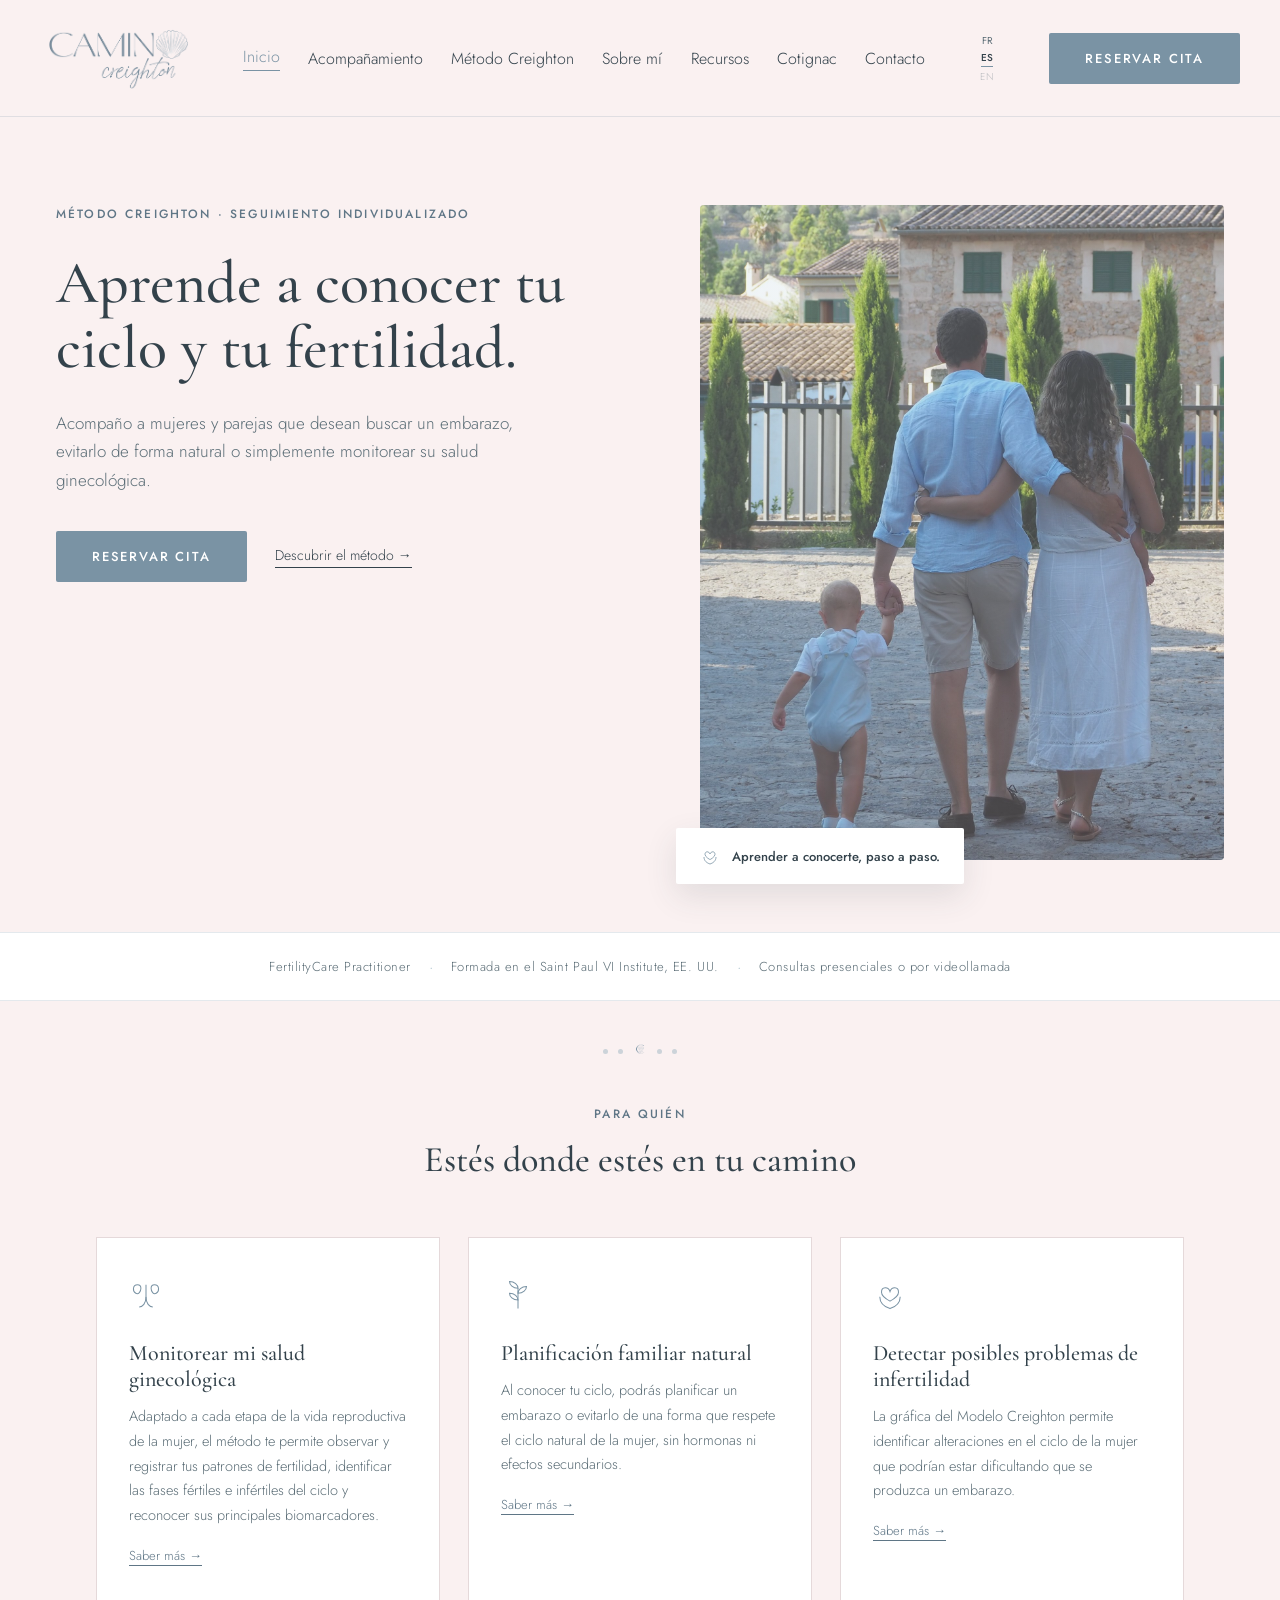
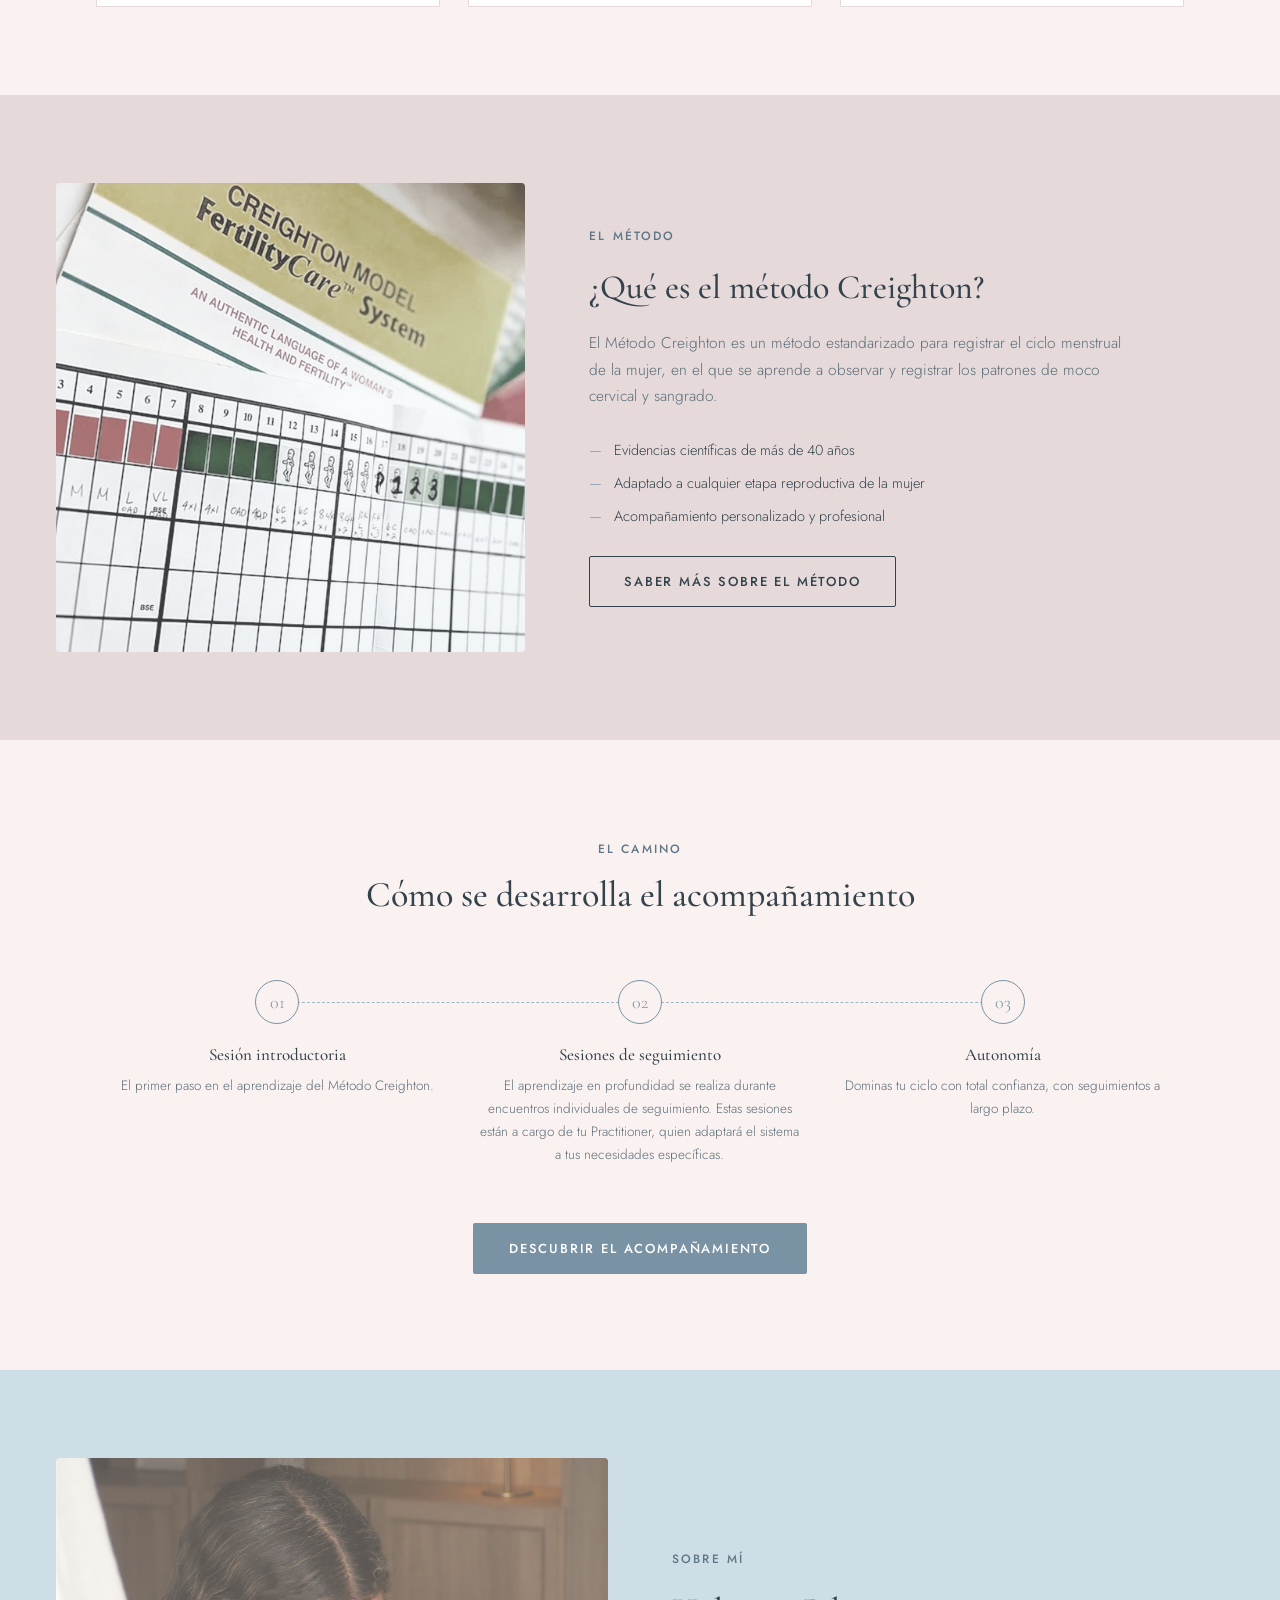
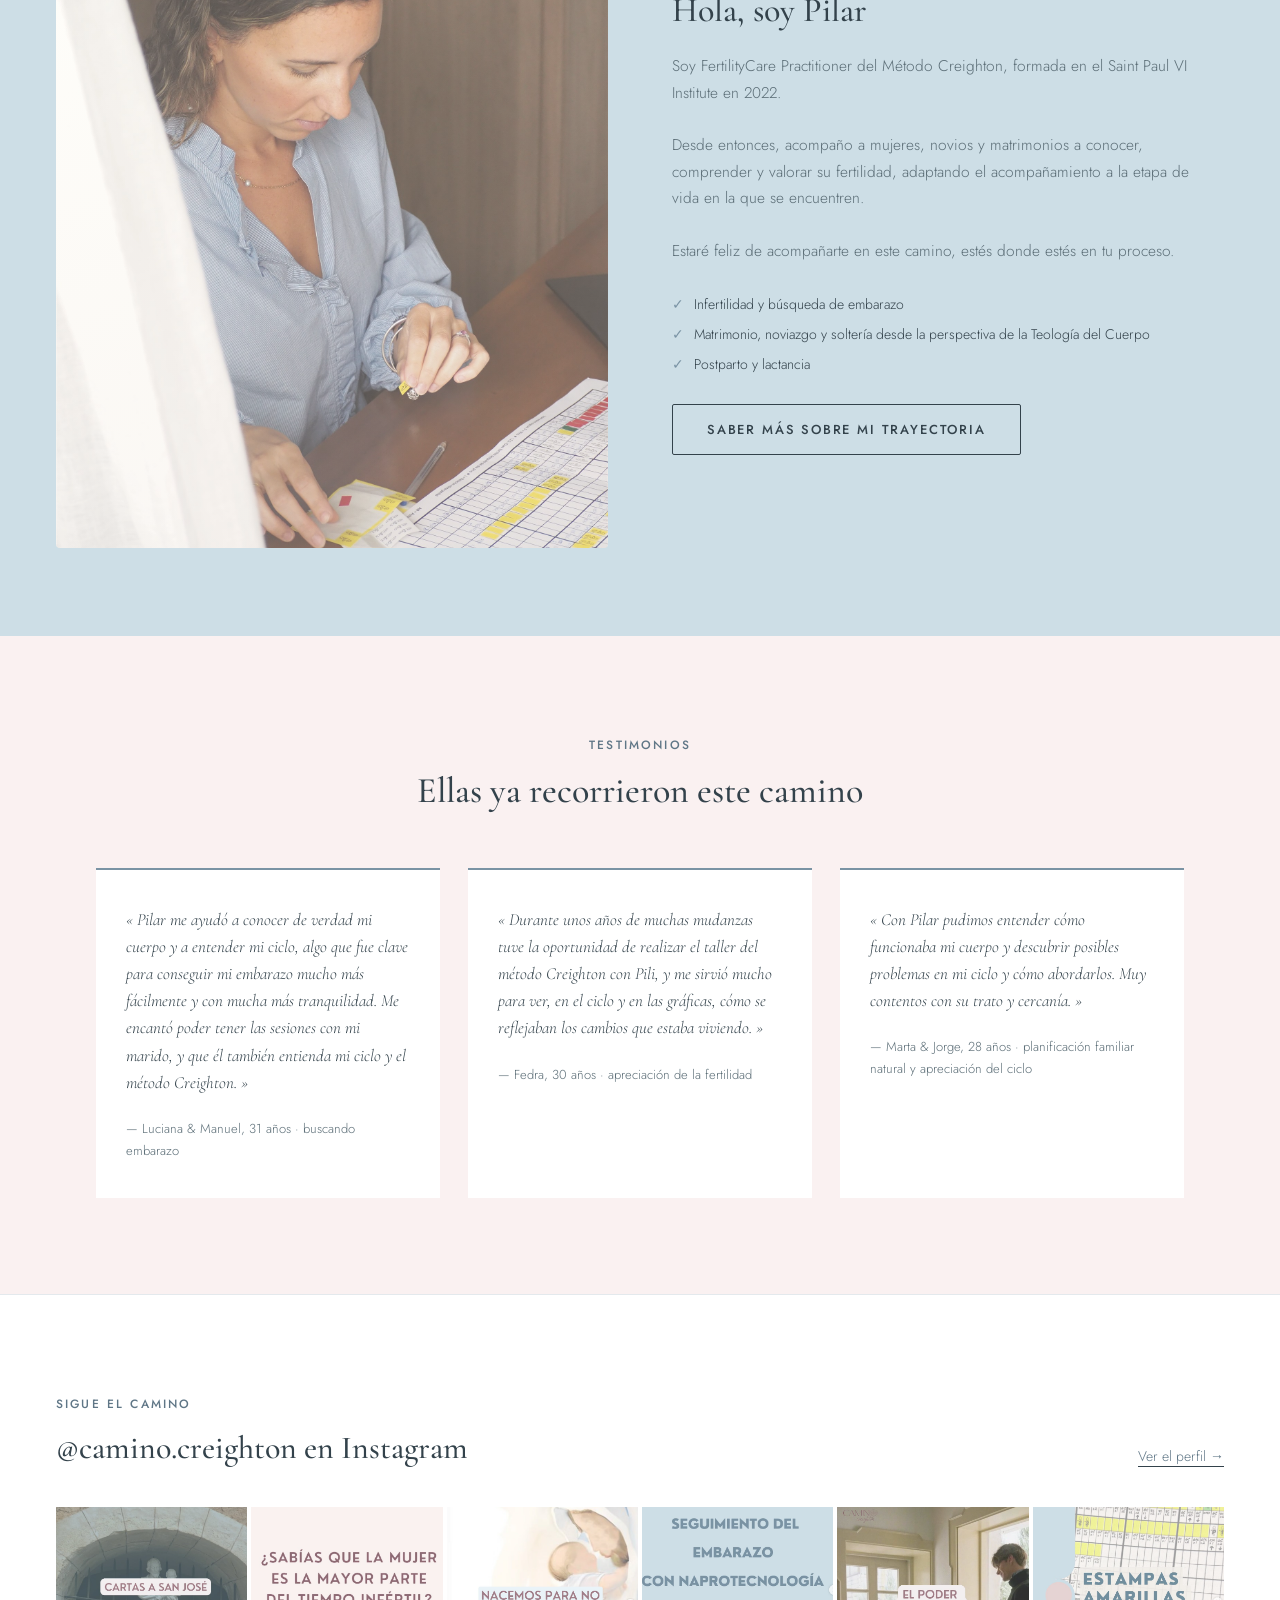
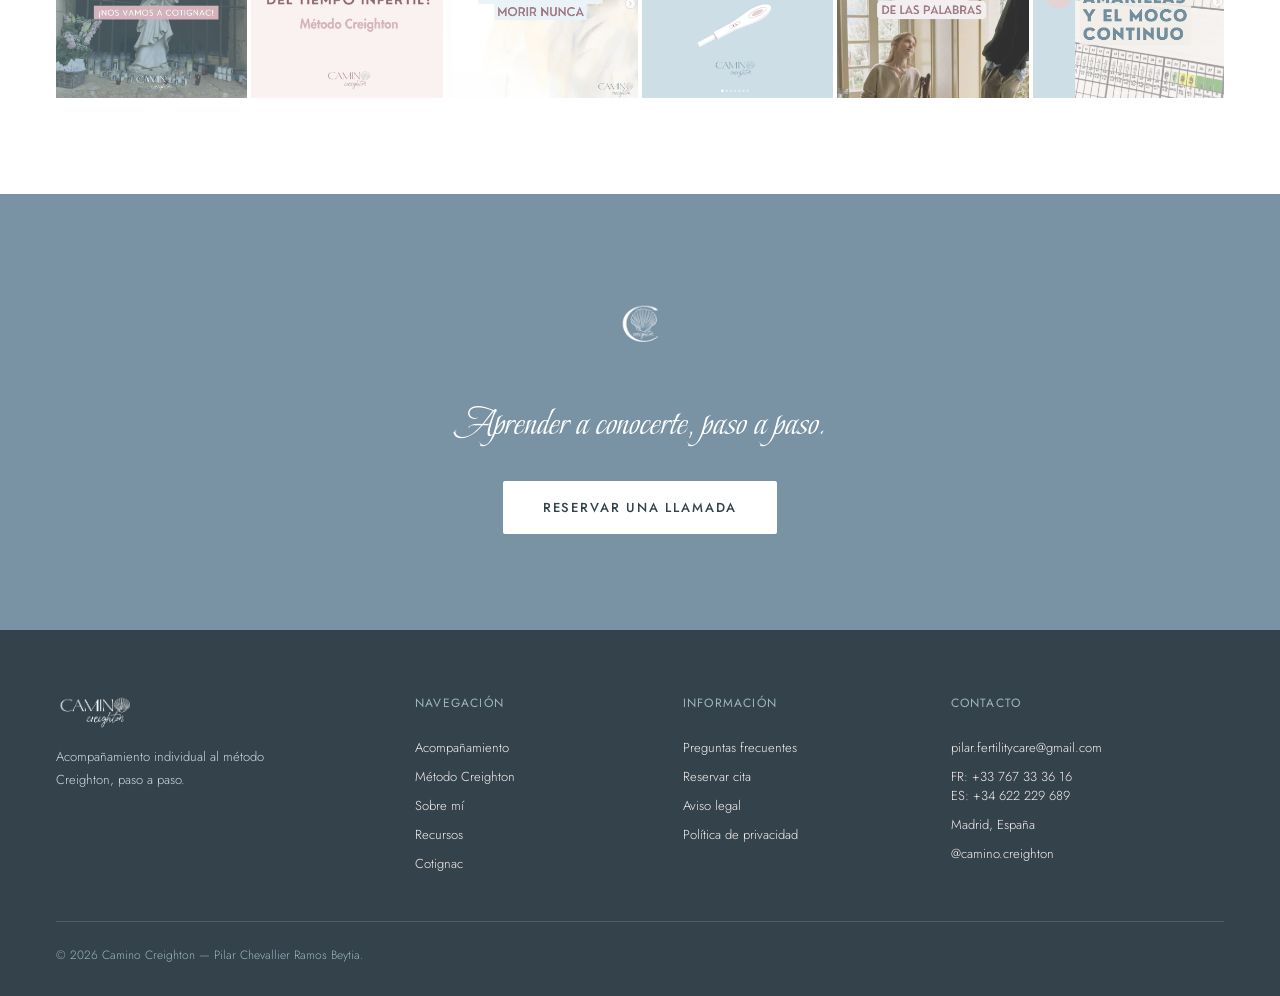
==== commit acd6a8cd: "Footer: same font size for the address line; asset version 45" ====
--- a/index.html
+++ b/index.html
@@ -15,7 +15,7 @@
 <link rel="icon" href="images/favicon.ico" sizes="any">
 <link rel="apple-touch-icon" href="images/apple-touch-icon.png">
 <link rel="stylesheet" href="https://fonts.googleapis.com/css2?family=Beau+Rivage&family=Cormorant+Garamond:ital,wght@0,300;0,400;0,500;0,600;1,400&family=Jost:wght@300;400;500;600&display=swap">
-<link rel="stylesheet" href="css/style.css?v=40">
+<link rel="stylesheet" href="css/style.css?v=45">
 </head>
 <body>
 
@@ -306,8 +306,8 @@
       <h4 data-i18n="footer.info_heading">Información</h4>
       <a href="ressources.html#faq" data-i18n="footer.faq_link">Preguntas frecuentes</a>
       <a href="contact.html?mode=reserver" data-i18n="footer.rdv_link">Reservar cita</a>
-      <a href="#" data-i18n="footer.mentions">Aviso legal</a>
-      <a href="#" data-i18n="footer.confidentialite">Política de privacidad</a>
+      <a href="mentions-legales.html" data-i18n="footer.mentions">Aviso legal</a>
+      <a href="confidentialite.html" data-i18n="footer.confidentialite">Política de privacidad</a>
     </div>
     <div class="footer-col">
       <h4 data-i18n="footer.contact_heading">Contacto</h4>
@@ -320,7 +320,7 @@
   <div class="footer-bottom" data-i18n="footer.copyright">© 2026 Camino Creighton — Pilar Chevallier Ramos Beytia.</div>
 </footer>
 
-<script src="js/i18n.js?v=40"></script>
-<script src="js/main.js?v=40"></script>
+<script src="js/i18n.js?v=45"></script>
+<script src="js/main.js?v=45"></script>
 </body>
 </html>
--- a/css/style.css
+++ b/css/style.css
@@ -91,6 +91,7 @@
 .site-footer h4{font-size:12px;letter-spacing:0.1em;text-transform:uppercase;color:var(--soft-blue);margin:0 0 16px;font-weight:400;}
 .site-footer .footer-col{display:flex;flex-direction:column;gap:10px;}
 .site-footer a{font-size:13px;color:var(--cream);}
+.site-footer .footer-col span{font-size:13px;color:var(--cream);}
 .site-footer .footer-disabled{font-size:13px;color:var(--cream);opacity:0.4;cursor:default;user-select:none;}
 .site-footer .footer-bottom{max-width:1200px;margin:48px auto 0;padding-top:24px;border-top:1px solid rgba(250,241,241,0.15);font-size:12px;color:var(--soft-blue);}
 
@@ -165,3 +166,22 @@
 @media (prefers-reduced-motion: reduce){.car-track{transition:none;}}
 .map-open{text-align:center;margin-top:12px;font-size:14px;}
 .map-open a{color:var(--ink);border-bottom:1px solid var(--ink);padding-bottom:2px;}
+
+/* ---- Pages legales (texte long ES + FR dans la meme page, selon la langue choisie) ---- */
+html[lang="fr"] .legal-es{display:none;}
+html:not([lang="fr"]) .legal-fr{display:none;}
+.legal h2{font-size:24px;margin:40px 0 12px;}
+.legal h2:first-child{margin-top:0;}
+.legal h3{font-family:'Jost',sans-serif;font-size:15px;font-weight:500;letter-spacing:0.02em;margin:22px 0 6px;color:var(--ink);}
+.legal p,.legal li{font-size:15px;line-height:1.75;color:var(--ink-soft);}
+.legal p{margin:0 0 12px;}
+.legal ul{margin:0 0 14px;padding-left:22px;}
+.legal li{margin-bottom:6px;}
+.legal a{color:var(--primary-dark);border-bottom:1px solid var(--primary-dark);}
+.legal strong{color:var(--ink);font-weight:500;}
+.legal-date{margin-top:32px !important;font-size:13px !important;}
+.map-consent{height:100%;display:flex;flex-direction:column;align-items:center;justify-content:center;gap:16px;padding:24px;text-align:center;}
+.map-consent p{max-width:520px;margin:0;font-size:14px;color:var(--ink-soft);}
+.map-consent a,.form-note a{color:var(--primary-dark);border-bottom:1px solid var(--primary-dark);}
+.form-note{margin-top:14px;font-size:12.5px;line-height:1.6;color:var(--ink-soft);}
+.consent a,label.check a{color:var(--primary-dark);border-bottom:1px solid var(--primary-dark);}
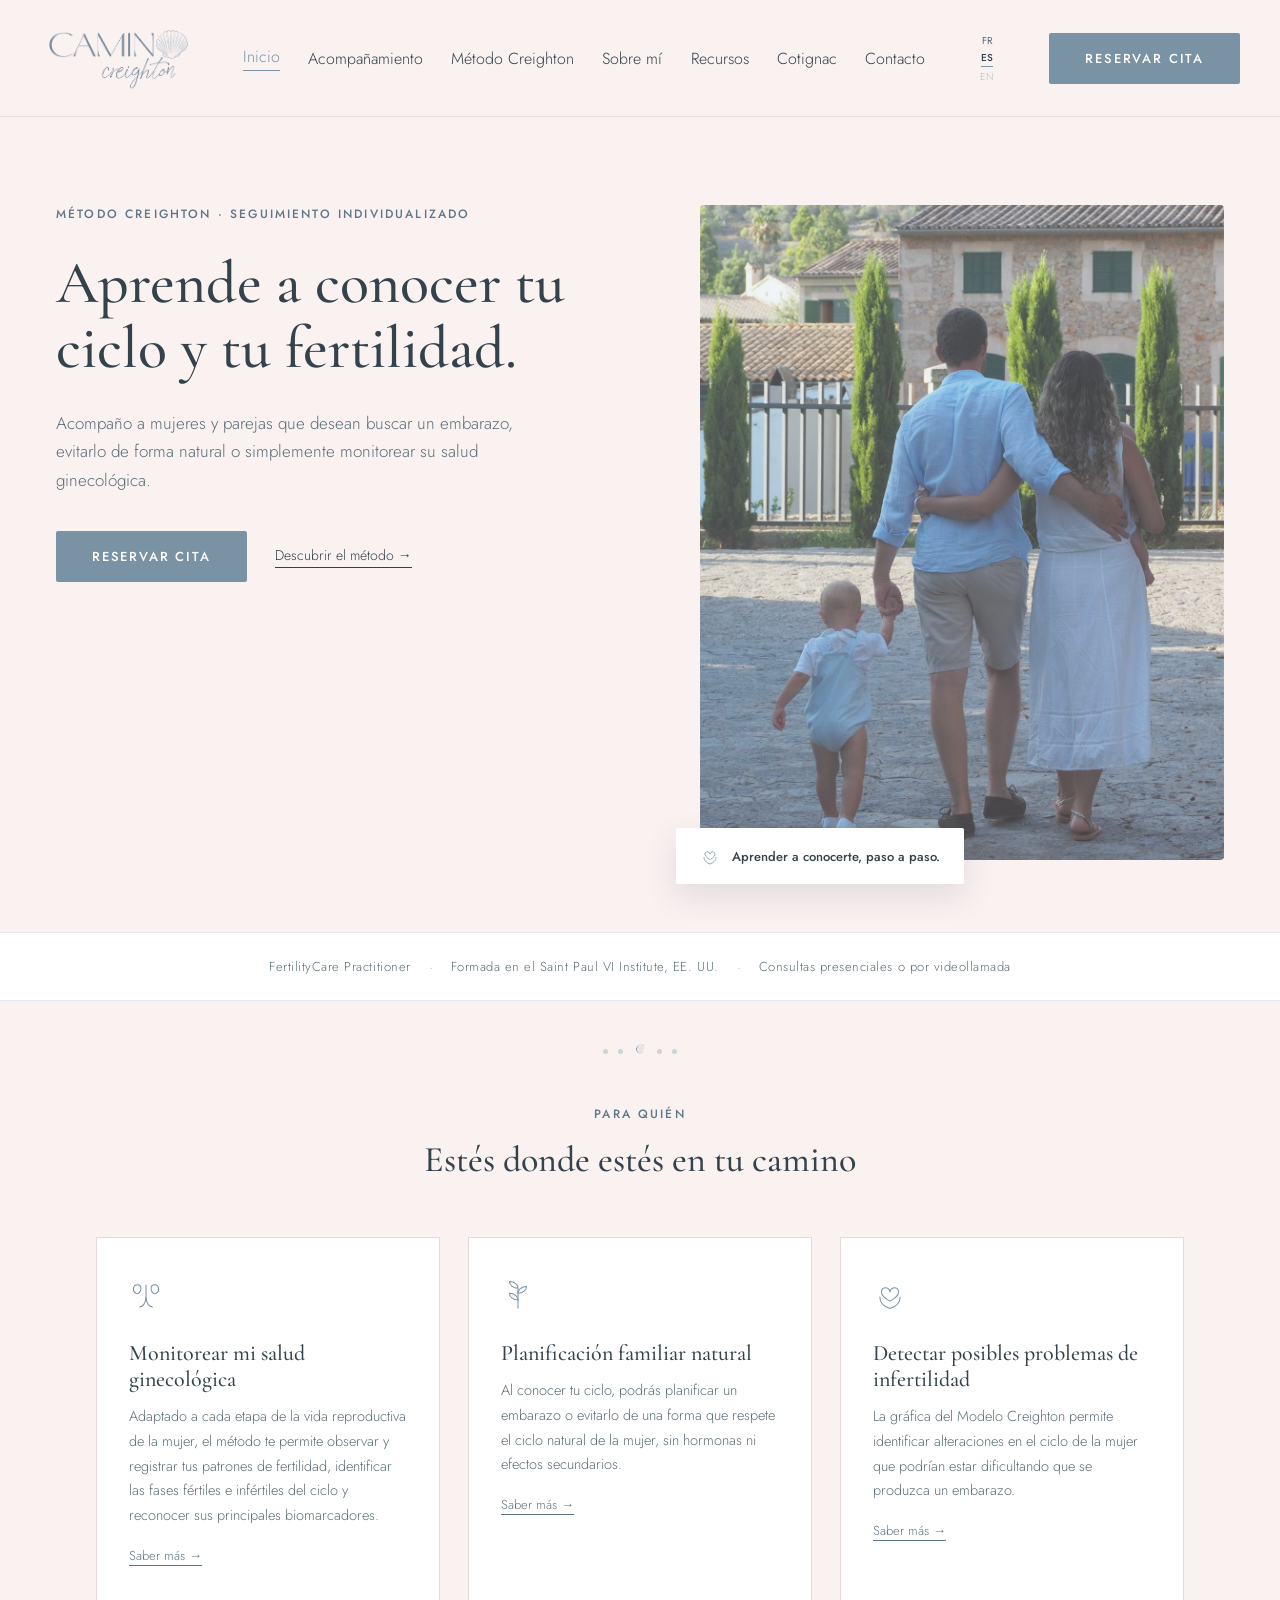
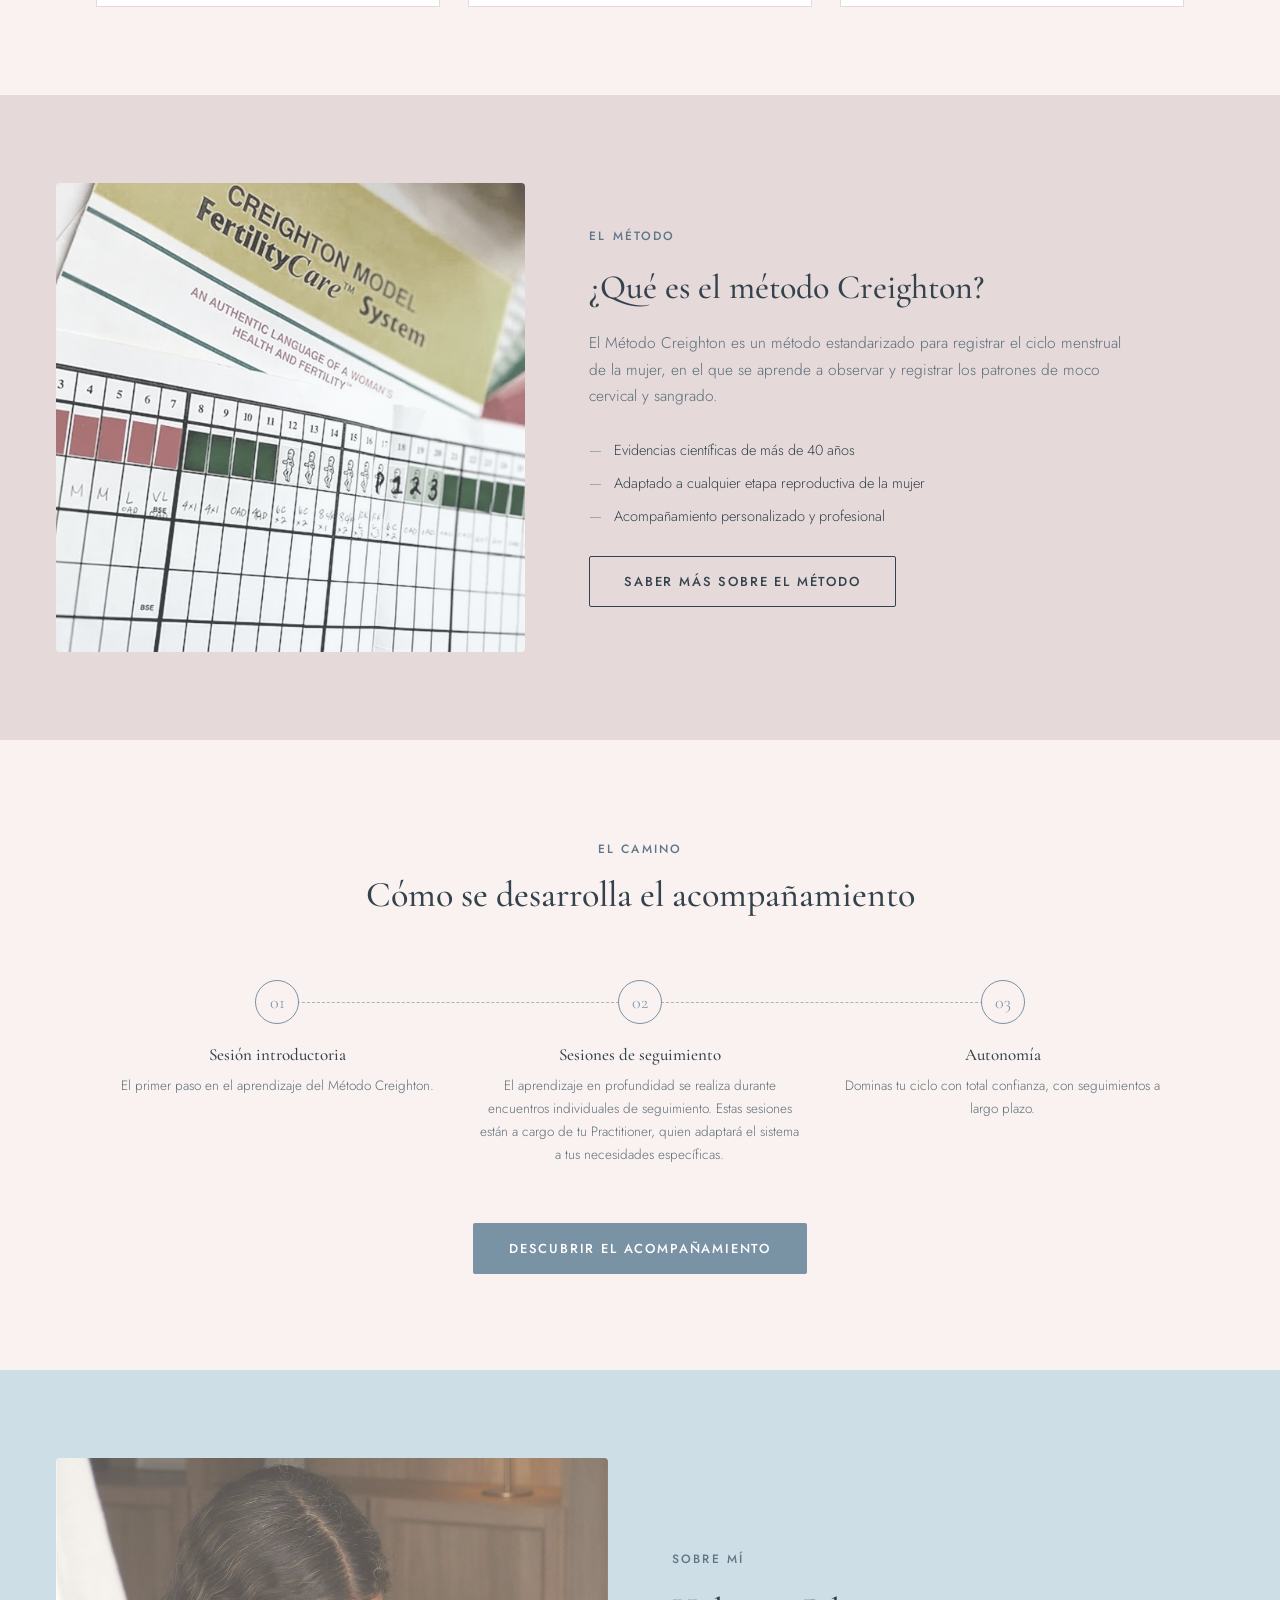
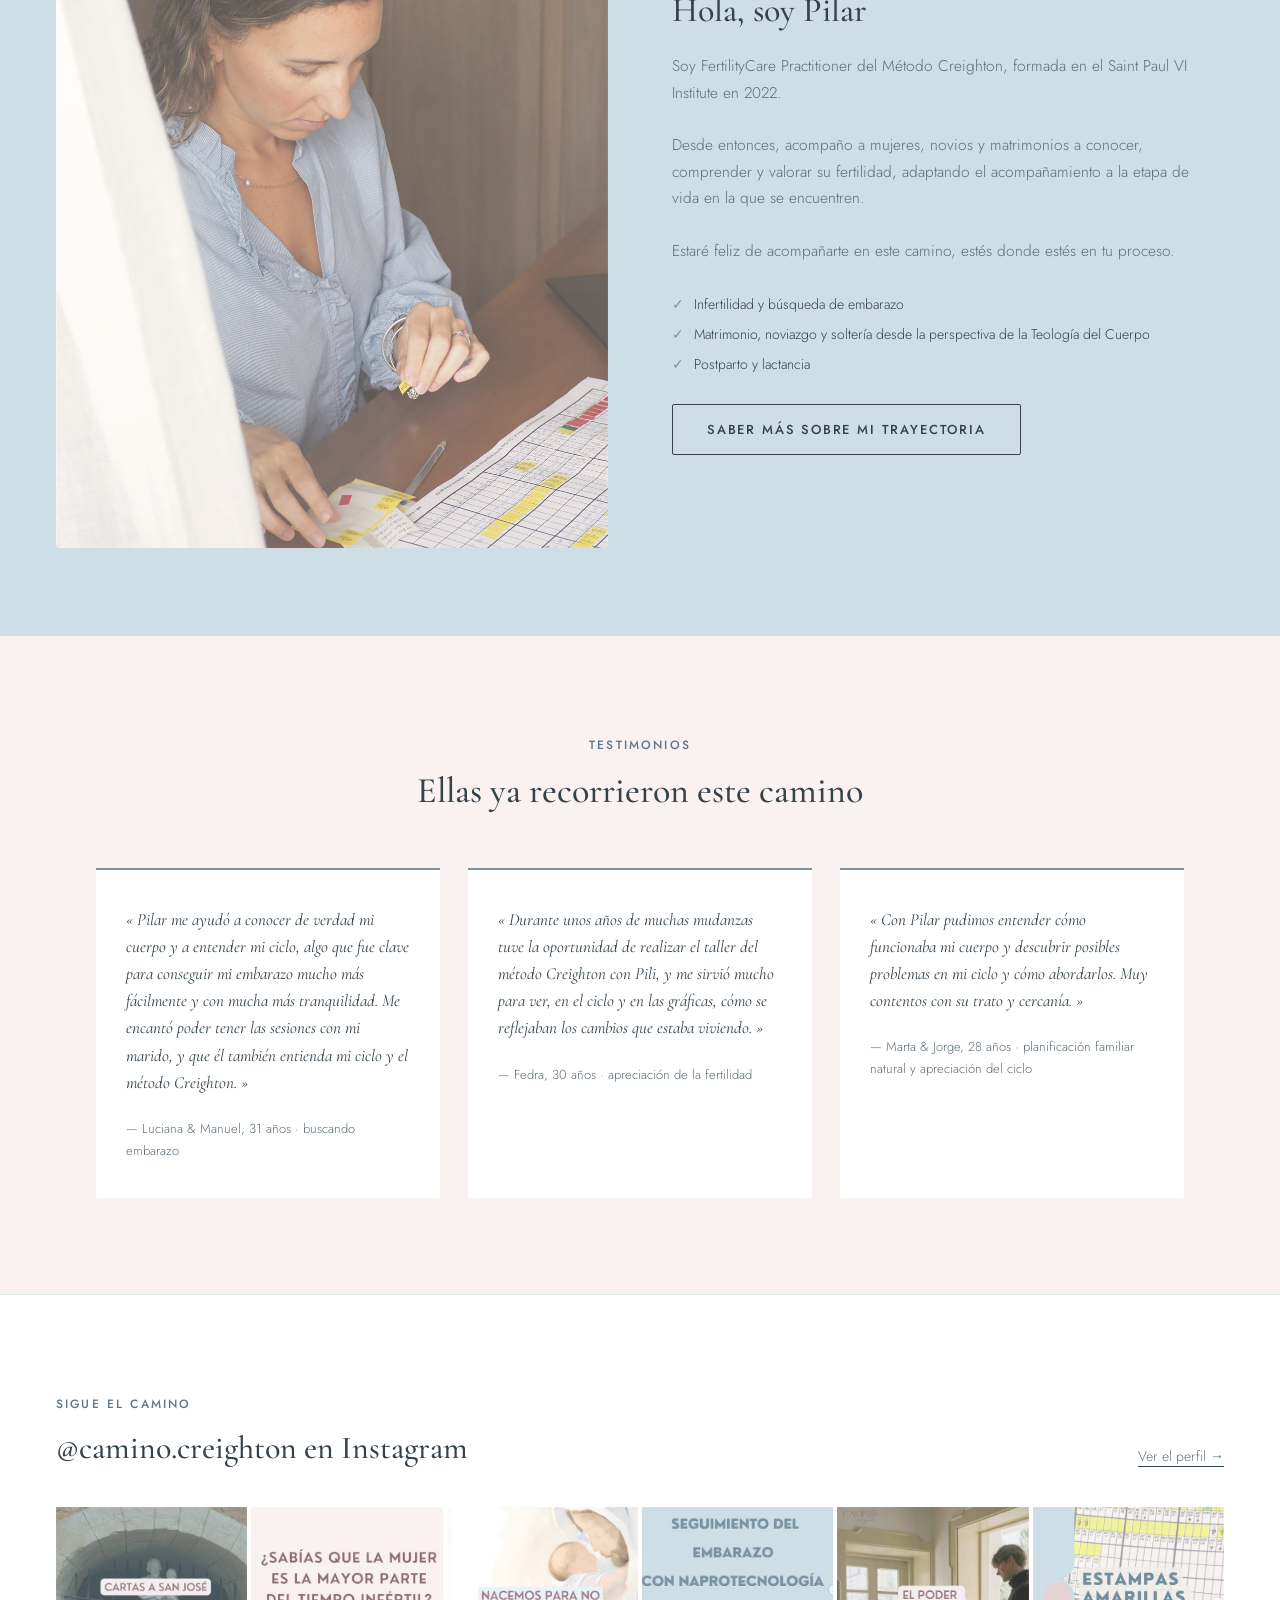
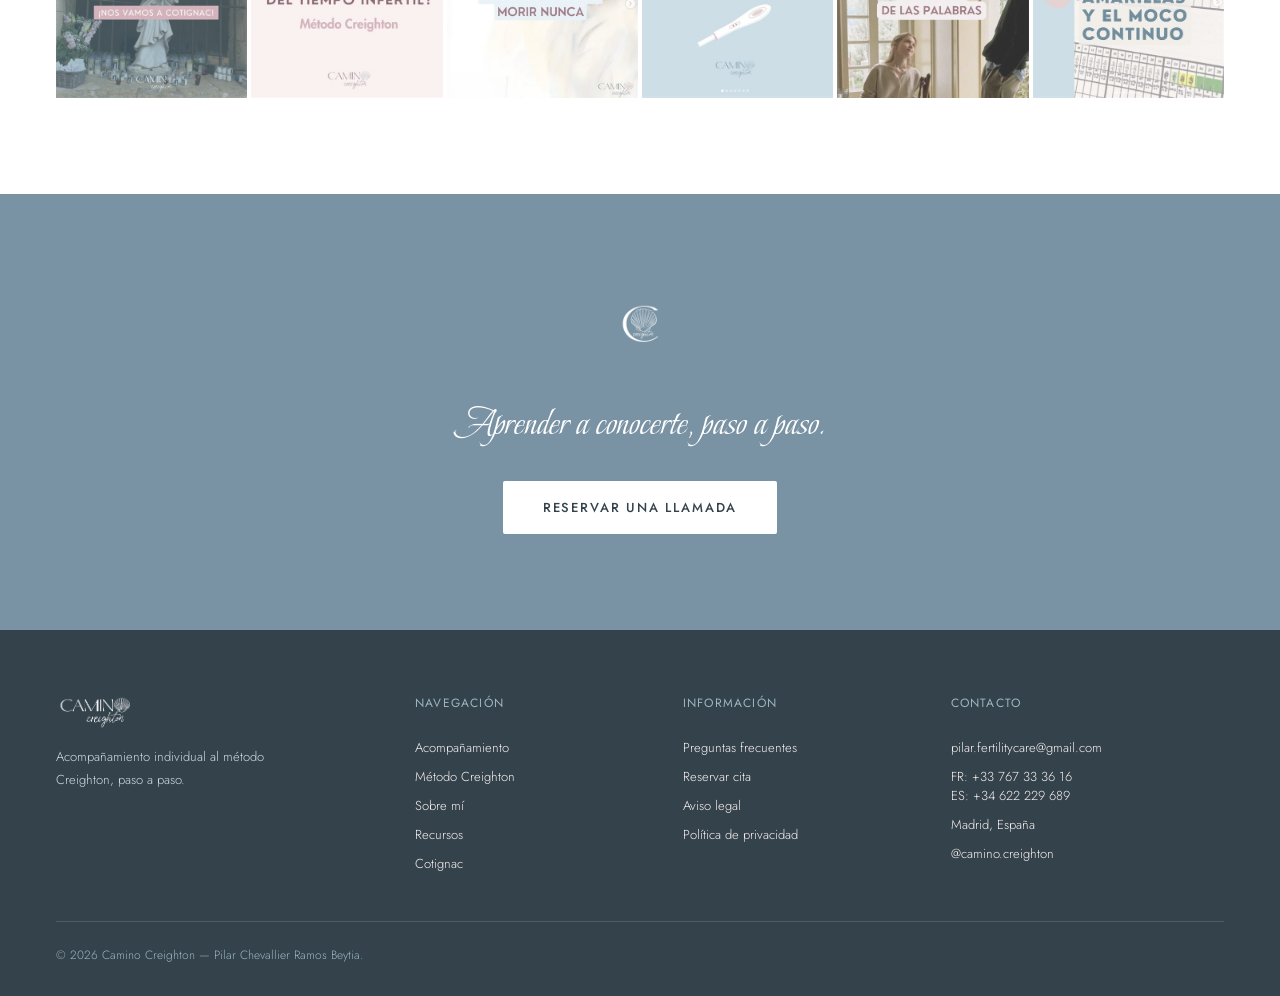
==== commit 46590a3b: "SEO: logo-only share previews (Open Graph/Twitter), JSON-LD, lighter JPEG images, self-hosted fonts," ====
--- a/index.html
+++ b/index.html
@@ -7,6 +7,21 @@
 <meta name="description" data-i18n-content="meta.home_description" content="Acompañamiento individualizado al método Creighton, en Madrid y por videollamada: buscar un embarazo, evitarlo de forma natural o vigilar tu salud hormonal, con Pilar Ramos Beytia, FertilityCare Practitioner certificada.">
 <meta name="keywords" content="FertilityCare, NaProTECHNOLOGY, Naprotecnología, Método Creighton, fertilidad natural, Madrid, anticoncepción natural, buscar embarazo, salud hormonal">
 <link rel="canonical" href="https://caminocreighton.com/">
+<meta property="og:type" content="website">
+<meta property="og:site_name" content="Camino Creighton">
+<meta property="og:locale" content="es_ES">
+<meta property="og:locale:alternate" content="fr_FR">
+<meta property="og:title" content="Camino Creighton — Método Creighton en Madrid | Fertilidad natural">
+<meta property="og:description" content="Acompañamiento individualizado al método Creighton, en Madrid y por videollamada: buscar un embarazo, evitarlo de forma natural o vigilar tu salud hormonal, con Pilar Ramos Beytia, FertilityCare Practitioner certificada.">
+<meta property="og:url" content="https://caminocreighton.com/">
+<meta property="og:image" content="https://caminocreighton.com/images/og-logo.png">
+<meta property="og:image:width" content="1200">
+<meta property="og:image:height" content="630">
+<meta property="og:image:alt" content="Camino Creighton">
+<meta name="twitter:card" content="summary_large_image">
+<meta name="twitter:title" content="Camino Creighton — Método Creighton en Madrid | Fertilidad natural">
+<meta name="twitter:description" content="Acompañamiento individualizado al método Creighton, en Madrid y por videollamada: buscar un embarazo, evitarlo de forma natural o vigilar tu salud hormonal, con Pilar Ramos Beytia, FertilityCare Practitioner certificada.">
+<meta name="twitter:image" content="https://caminocreighton.com/images/og-logo.png">
 <meta name="geo.region" content="ES-M">
 <meta name="geo.placename" content="Madrid">
 <meta name="geo.position" content="40.4360;-3.8196">
@@ -14,14 +29,65 @@
 <link rel="icon" type="image/png" href="images/favicon.png">
 <link rel="icon" href="images/favicon.ico" sizes="any">
 <link rel="apple-touch-icon" href="images/apple-touch-icon.png">
-<link rel="stylesheet" href="https://fonts.googleapis.com/css2?family=Beau+Rivage&family=Cormorant+Garamond:ital,wght@0,300;0,400;0,500;0,600;1,400&family=Jost:wght@300;400;500;600&display=swap">
-<link rel="stylesheet" href="css/style.css?v=45">
+<link rel="preload" href="fonts/jost-latin.woff2" as="font" type="font/woff2" crossorigin>
+<link rel="preload" href="fonts/cormorant-garamond-latin.woff2" as="font" type="font/woff2" crossorigin>
+<link rel="stylesheet" href="css/style.css?v=46">
+<script type="application/ld+json">
+{
+    "@context":  "https://schema.org",
+    "@graph":  [
+                   {
+                       "@type":  "WebSite",
+                       "@id":  "https://caminocreighton.com/#website",
+                       "url":  "https://caminocreighton.com/",
+                       "name":  "Camino Creighton",
+                       "inLanguage":  [
+                                          "es",
+                                          "fr"
+                                      ]
+                   },
+                   {
+                       "@type":  "ProfessionalService",
+                       "@id":  "https://caminocreighton.com/#business",
+                       "name":  "Camino Creighton",
+                       "url":  "https://caminocreighton.com/",
+                       "logo":  "https://caminocreighton.com/images/logo-round.png",
+                       "image":  "https://caminocreighton.com/images/og-logo.png",
+                       "description":  "Acompañamiento individual al método Creighton (Creighton Model FertilityCare System) en Madrid y por videollamada.",
+                       "telephone":  "+34622229689",
+                       "email":  "pilar.fertilitycare@gmail.com",
+                       "address":  {
+                                       "@type":  "PostalAddress",
+                                       "addressLocality":  "Pozuelo de Alarcón",
+                                       "addressRegion":  "Madrid",
+                                       "addressCountry":  "ES"
+                                   },
+                       "areaServed":  [
+                                          "Madrid",
+                                          "España"
+                                      ],
+                       "availableLanguage":  [
+                                                 "es",
+                                                 "fr"
+                                             ],
+                       "sameAs":  [
+                                      "https://www.instagram.com/camino.creighton/"
+                                  ],
+                       "founder":  {
+                                       "@type":  "Person",
+                                       "name":  "Pilar Ramos Beytia",
+                                       "jobTitle":  "FertilityCare Practitioner"
+                                   }
+                   }
+               ]
+}
+</script>
 </head>
 <body>
 
 <header class="site-header">
   <a href="index.html" aria-label="Camino Creighton — retour à l'accueil" style="display:flex; align-items:center; text-decoration:none;">
-    <img src="images/logo-horizontal.png" alt="Camino Creighton" style="height:72px; width:auto; display:block;">
+    <img width="650" height="317" src="images/logo-horizontal.png" alt="Camino Creighton" style="height:72px; width:auto; display:block;">
   </a>
   <nav class="nav-links">
     <a href="index.html" class="active" data-i18n="nav.accueil">Inicio</a>
@@ -116,7 +182,7 @@
     </div>
     <div style="position:relative; border-top-right-radius:50px;">
       <div style="width:100%; aspect-ratio:4/5; border-radius:4px; overflow:hidden; position:relative;">
-        <img src="images/pas-a-pas-hero.jpg" alt="Familia paseando de la mano frente a una casa de piedra" data-i18n-alt="home.hero_image_alt" style="width:100%; height:100%; object-fit:cover; display:block;">
+        <img width="1100" height="1466" src="images/pas-a-pas-hero.jpg" alt="Familia paseando de la mano frente a una casa de piedra" data-i18n-alt="home.hero_image_alt" style="width:100%; height:100%; object-fit:cover; display:block;">
         <div style="position:absolute; inset:0; background:linear-gradient(160deg, rgba(205,222,230,0.32), rgba(229,217,218,0.26));"></div>
       </div>
       <div style="position:absolute; bottom:-24px; left:-24px; background:var(--white); padding:18px 24px; border-radius:2px; box-shadow:0 12px 32px rgba(51,66,75,0.12); display:flex; align-items:center; gap:12px;">
@@ -139,7 +205,7 @@
   <div style="display:flex; align-items:center; justify-content:center; gap:10px; padding:40px 0 8px;">
     <span style="width:5px; height:5px; border-radius:50%; background:var(--soft-blue); opacity:0.5;"></span>
     <span style="width:5px; height:5px; border-radius:50%; background:var(--soft-blue); opacity:0.5;"></span>
-    <img src="images/logo-round.png" alt="Camino Creighton" style="height:20px; width:auto;">
+    <img loading="lazy" decoding="async" width="560" height="768" src="images/logo-round.png" alt="Camino Creighton" style="height:20px; width:auto;">
     <span style="width:5px; height:5px; border-radius:50%; background:var(--soft-blue); opacity:0.5;"></span>
     <span style="width:5px; height:5px; border-radius:50%; background:var(--soft-blue); opacity:0.5;"></span>
   </div>
@@ -173,7 +239,7 @@
 
   <section id="methode" class="split section-pad" style="background:var(--blush); padding:88px 56px; display:grid; grid-template-columns:0.85fr 1.15fr; gap:64px; align-items:center;">
     <div style="width:100%; aspect-ratio:1/1; border-radius:4px; overflow:hidden; position:relative;">
-      <img src="images/creighton-carnet.jpg" alt="Cuaderno de seguimiento del método Creighton" data-i18n-alt="home.methode_image_alt" style="width:100%; height:100%; object-fit:cover; display:block;">
+      <img loading="lazy" decoding="async" width="880" height="600" src="images/creighton-carnet.jpg" alt="Cuaderno de seguimiento del método Creighton" data-i18n-alt="home.methode_image_alt" style="width:100%; height:100%; object-fit:cover; display:block;">
       <div style="position:absolute; inset:0; background:linear-gradient(160deg, rgba(255,255,255,0.22), rgba(205,222,230,0.28));"></div>
     </div>
     <div style="display:flex; flex-direction:column; gap:22px;">
@@ -219,7 +285,7 @@
 
   <section class="split-rev section-pad" style="background:var(--powder); padding:88px 56px; display:grid; grid-template-columns:1fr 1fr; gap:64px; align-items:center;">
     <div style="width:100%; aspect-ratio:4/5; border-radius:4px; overflow:hidden; position:relative;">
-      <img src="images/presentation-monitrice-hero.jpg" alt="Pilar trabajando, ordenador portátil frente a una ventana" data-i18n-alt="home.apropos_image_alt" style="width:100%; height:100%; object-fit:cover; display:block;">
+      <img loading="lazy" decoding="async" width="1100" height="1466" src="images/presentation-monitrice-hero.jpg" alt="Pilar trabajando, ordenador portátil frente a una ventana" data-i18n-alt="home.apropos_image_alt" style="width:100%; height:100%; object-fit:cover; display:block;">
       <div style="position:absolute; inset:0; background:linear-gradient(160deg, rgba(255,255,255,0.18), rgba(229,217,218,0.22));"></div>
     </div>
     <div style="display:flex; flex-direction:column; gap:22px;">
@@ -266,19 +332,19 @@
         <a href="https://www.instagram.com/camino.creighton/" target="_blank" rel="noopener" style="font-size:14px; border-bottom:1px solid var(--ink);" data-i18n="home.instagram_link">Ver el perfil →</a>
       </div>
       <div style="display:grid; grid-template-columns:repeat(6, 1fr); gap:4px;">
-        <a href="https://www.instagram.com/p/DaM7-bkCFzs/?img_index=2" target="_blank" rel="noopener" style="aspect-ratio:1/1; display:block; overflow:hidden;"><img src="images/insta-cotignac.png" alt="Cotignac" style="width:100%; height:100%; object-fit:cover; display:block;"></a>
-        <a href="https://www.instagram.com/p/DY6yjreCKph/?img_index=1" target="_blank" rel="noopener" style="aspect-ratio:1/1; display:block; overflow:hidden;"><img src="images/insta-fertilidad.png" alt="Fertilidad" style="width:100%; height:100%; object-fit:cover; display:block;"></a>
-        <a href="https://www.instagram.com/p/DQkCIxPiJMN/?img_index=1" target="_blank" rel="noopener" style="aspect-ratio:1/1; display:block; overflow:hidden;"><img src="images/insta-no-murir-nunca.png" alt="No murir nunca" style="width:100%; height:100%; object-fit:cover; display:block;"></a>
-        <a href="https://www.instagram.com/p/DOvjUXBCN5X/?img_index=1" target="_blank" rel="noopener" style="aspect-ratio:1/1; display:block; overflow:hidden;"><img src="images/insta-embarazo.png" alt="Embarazo" style="width:100%; height:100%; object-fit:cover; display:block;"></a>
-        <a href="https://www.instagram.com/p/DFA-zEYvgj7/" target="_blank" rel="noopener" style="aspect-ratio:1/1; display:block; overflow:hidden;"><img src="images/insta-palabras.png" alt="Palabras" style="width:100%; height:100%; object-fit:cover; display:block;"></a>
-        <a href="https://www.instagram.com/p/DBG2oeMoZ03/?img_index=1" target="_blank" rel="noopener" style="aspect-ratio:1/1; display:block; overflow:hidden;"><img src="images/insta-estampas.png" alt="Estampas" style="width:100%; height:100%; object-fit:cover; display:block;"></a>
+        <a href="https://www.instagram.com/p/DaM7-bkCFzs/?img_index=2" target="_blank" rel="noopener" style="aspect-ratio:1/1; display:block; overflow:hidden;"><img loading="lazy" decoding="async" width="480" height="480" src="images/insta-cotignac.jpg" alt="Cotignac" style="width:100%; height:100%; object-fit:cover; display:block;"></a>
+        <a href="https://www.instagram.com/p/DY6yjreCKph/?img_index=1" target="_blank" rel="noopener" style="aspect-ratio:1/1; display:block; overflow:hidden;"><img loading="lazy" decoding="async" width="480" height="452" src="images/insta-fertilidad.jpg" alt="Fertilidad" style="width:100%; height:100%; object-fit:cover; display:block;"></a>
+        <a href="https://www.instagram.com/p/DQkCIxPiJMN/?img_index=1" target="_blank" rel="noopener" style="aspect-ratio:1/1; display:block; overflow:hidden;"><img loading="lazy" decoding="async" width="480" height="487" src="images/insta-no-murir-nunca.jpg" alt="No murir nunca" style="width:100%; height:100%; object-fit:cover; display:block;"></a>
+        <a href="https://www.instagram.com/p/DOvjUXBCN5X/?img_index=1" target="_blank" rel="noopener" style="aspect-ratio:1/1; display:block; overflow:hidden;"><img loading="lazy" decoding="async" width="480" height="439" src="images/insta-embarazo.jpg" alt="Embarazo" style="width:100%; height:100%; object-fit:cover; display:block;"></a>
+        <a href="https://www.instagram.com/p/DFA-zEYvgj7/" target="_blank" rel="noopener" style="aspect-ratio:1/1; display:block; overflow:hidden;"><img loading="lazy" decoding="async" width="480" height="483" src="images/insta-palabras.jpg" alt="Palabras" style="width:100%; height:100%; object-fit:cover; display:block;"></a>
+        <a href="https://www.instagram.com/p/DBG2oeMoZ03/?img_index=1" target="_blank" rel="noopener" style="aspect-ratio:1/1; display:block; overflow:hidden;"><img loading="lazy" decoding="async" width="480" height="479" src="images/insta-estampas.jpg" alt="Estampas" style="width:100%; height:100%; object-fit:cover; display:block;"></a>
       </div>
     </div>
   </section>
 
   <section style="background:var(--primary); padding:96px 56px; text-align:center;">
     <div style="max-width:600px; margin:0 auto; display:flex; flex-direction:column; align-items:center; gap:24px;">
-      <img src="images/logo-round.png" alt="Camino Creighton" style="height:84px; width:auto; filter:brightness(0) invert(1);">
+      <img loading="lazy" decoding="async" width="560" height="768" src="images/logo-round.png" alt="Camino Creighton" style="height:84px; width:auto; filter:brightness(0) invert(1);">
       <h2 class="script" style="font-size:38px; color:var(--white); font-weight:400;" data-i18n="home.cta_title">Aprender a conocerte, paso a paso.</h2>
       <a href="contact.html?mode=question" style="margin-top:8px; padding:17px 40px; background:var(--white); color:var(--ink); font-size:13px; letter-spacing:0.14em; text-transform:uppercase; font-weight:500; border-radius:2px;" data-i18n="home.cta_button">Reservar una llamada</a>
     </div>
@@ -290,7 +356,7 @@
   <div class="footer-grid">
     <div>
       <div style="display:flex; align-items:baseline; gap:8px; margin-bottom:16px;">
-        <img src="images/logo-horizontal.png" alt="Camino Creighton" style="height:36px; width:auto; display:block; filter:brightness(0) invert(1);">
+        <img width="650" height="317" src="images/logo-horizontal.png" alt="Camino Creighton" style="height:36px; width:auto; display:block; filter:brightness(0) invert(1);">
       </div>
       <p style="font-size:13px; color:var(--powder); max-width:260px;" data-i18n="footer.tagline">Acompañamiento individual al método Creighton, paso a paso.</p>
     </div>
@@ -320,7 +386,7 @@
   <div class="footer-bottom" data-i18n="footer.copyright">© 2026 Camino Creighton — Pilar Chevallier Ramos Beytia.</div>
 </footer>
 
-<script src="js/i18n.js?v=45"></script>
-<script src="js/main.js?v=45"></script>
+<script src="js/i18n.js?v=46"></script>
+<script src="js/main.js?v=46"></script>
 </body>
 </html>
--- a/css/style.css
+++ b/css/style.css
@@ -1,3 +1,9 @@
+/* ---- Polices hebergees sur le site (plus de requete vers Google Fonts) ---- */
+@font-face{font-family:'Beau Rivage';font-style:normal;font-weight:400;font-display:swap;src:url('../fonts/beau-rivage-latin.woff2') format('woff2');unicode-range:U+0000-00FF, U+0131, U+0152-0153, U+02BB-02BC, U+02C6, U+02DA, U+02DC, U+0304, U+0308, U+0329, U+2000-206F, U+20AC, U+2122, U+2191, U+2193, U+2212, U+2215, U+FEFF, U+FFFD;}
+@font-face{font-family:'Cormorant Garamond';font-style:italic;font-weight:400;font-display:swap;src:url('../fonts/cormorant-garamond-italic-latin.woff2') format('woff2');unicode-range:U+0000-00FF, U+0131, U+0152-0153, U+02BB-02BC, U+02C6, U+02DA, U+02DC, U+0304, U+0308, U+0329, U+2000-206F, U+20AC, U+2122, U+2191, U+2193, U+2212, U+2215, U+FEFF, U+FFFD;}
+@font-face{font-family:'Cormorant Garamond';font-style:normal;font-weight:300 600;font-display:swap;src:url('../fonts/cormorant-garamond-latin.woff2') format('woff2');unicode-range:U+0000-00FF, U+0131, U+0152-0153, U+02BB-02BC, U+02C6, U+02DA, U+02DC, U+0304, U+0308, U+0329, U+2000-206F, U+20AC, U+2122, U+2191, U+2193, U+2212, U+2215, U+FEFF, U+FFFD;}
+@font-face{font-family:'Jost';font-style:normal;font-weight:300 600;font-display:swap;src:url('../fonts/jost-latin.woff2') format('woff2');unicode-range:U+0000-00FF, U+0131, U+0152-0153, U+02BB-02BC, U+02C6, U+02DA, U+02DC, U+0304, U+0308, U+0329, U+2000-206F, U+20AC, U+2122, U+2191, U+2193, U+2212, U+2215, U+FEFF, U+FFFD;}
+
 :root{
   --ink:#33424B;
   --ink-soft:#5C6E77;
